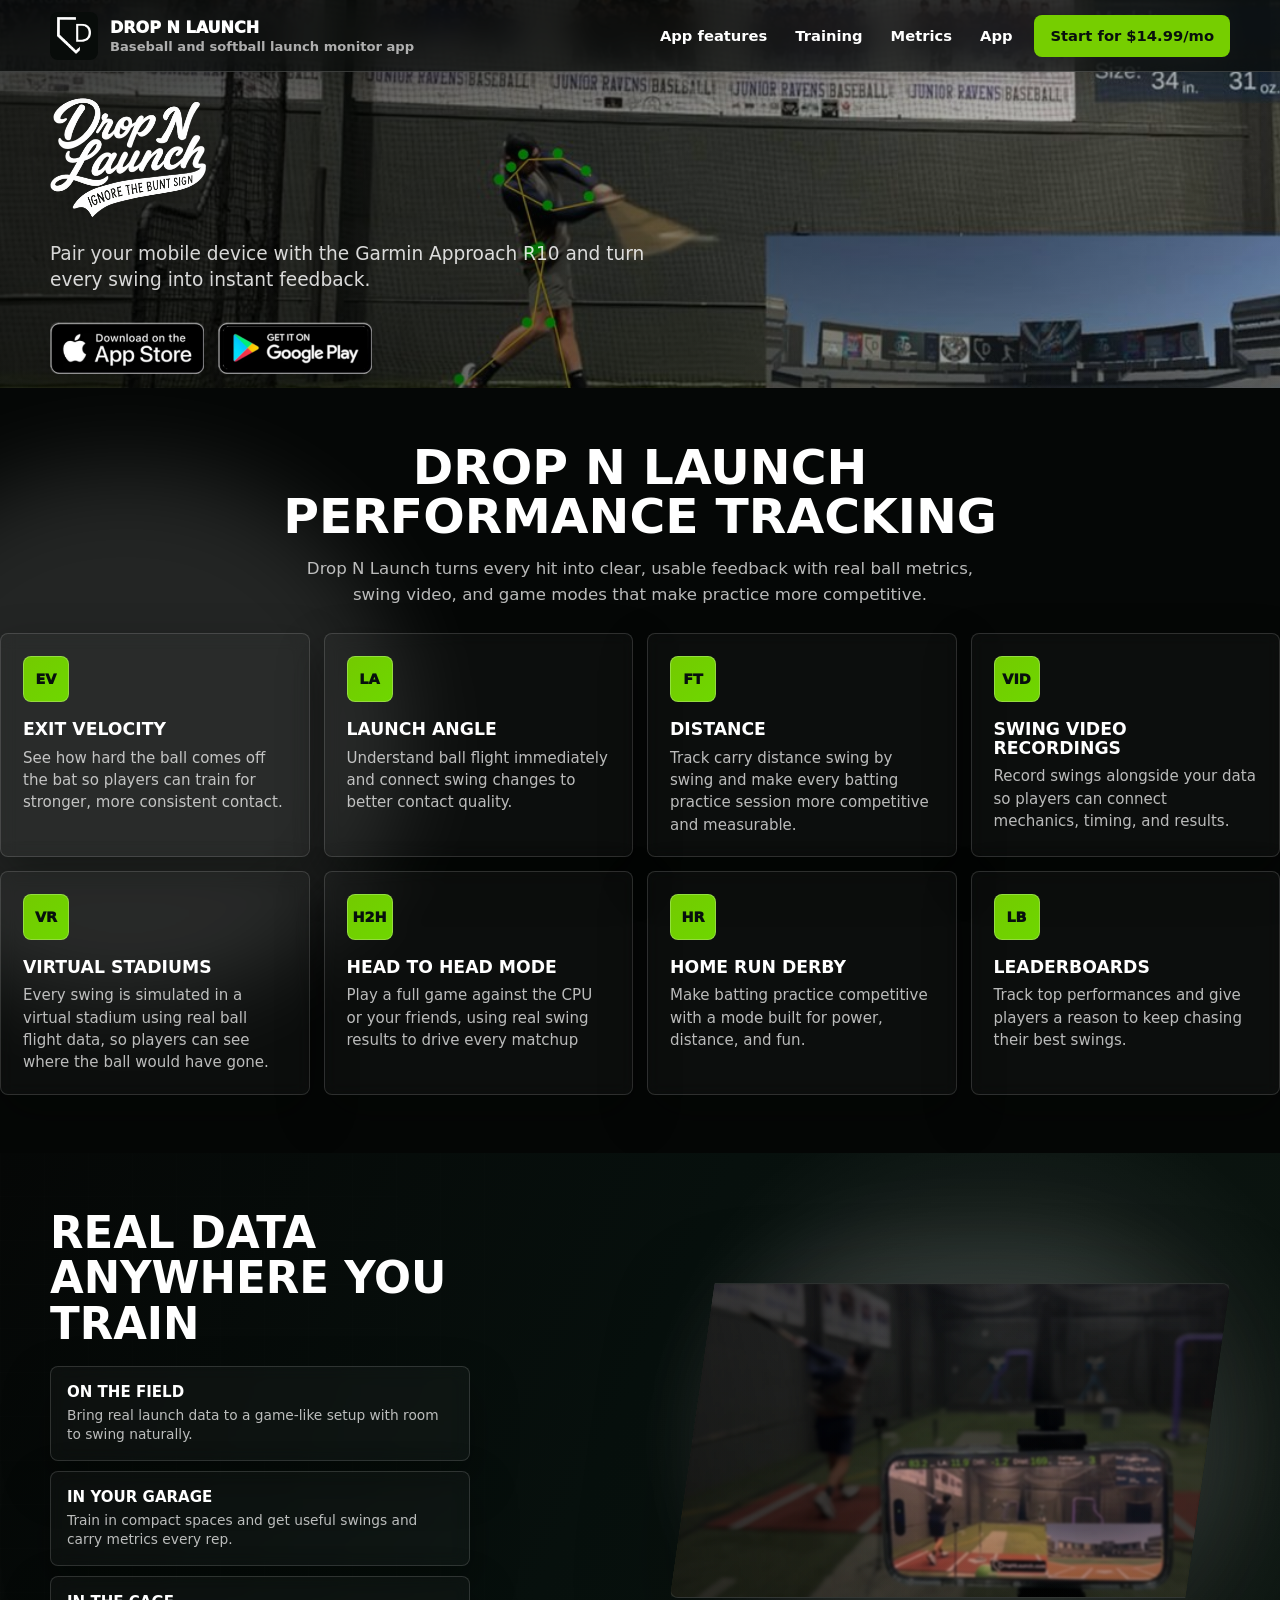
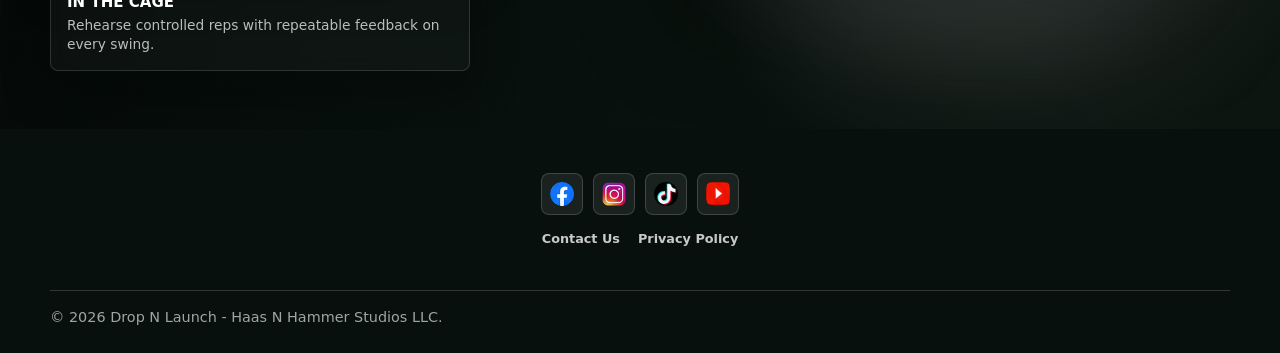
==== index.html @ 32119d55 "Update Real Data section image" ====
<!doctype html>
<html lang="en">
  <head>
    <meta charset="utf-8">
    <meta name="viewport" content="width=device-width, initial-scale=1">
    <title>Drop N Launch | Baseball and Softball Launch Monitor App</title>
    <meta
      name="description"
      content="A fresh public website concept for Drop N Launch, the affordable baseball and softball launch monitor app for players, coaches, and families."
    >
    <link rel="icon" href="assets/dnl-homeplate-mark.png">
    <link rel="stylesheet" href="styles.css">
  </head>
  <body>
    <header class="site-header" data-header>
      <a class="brand" href="#home" aria-label="Drop N Launch home">
        <span class="brand-mark">
          <img src="assets/dnl-homeplate-mark.png" alt="">
        </span>
        <span class="brand-copy">
          <span class="brand-name">Drop N Launch</span>
          <span class="brand-subtitle">Baseball and softball launch monitor app</span>
        </span>
      </a>

      <button class="nav-toggle" type="button" aria-label="Open menu" aria-expanded="false" aria-controls="site-nav">
        <span></span>
        <span></span>
        <span></span>
      </button>

      <nav class="site-nav" id="site-nav" aria-label="Primary navigation">
        <a href="#product">App features</a>
        <a href="#training">Training</a>
        <a href="#metrics">Metrics</a>
        <a href="#app">App</a>
        <a class="nav-cta" href="#download">Start for $14.99/mo</a>
      </nav>
    </header>

    <main>
      <section class="hero" id="home" aria-labelledby="hero-title">
        <div class="hero-shell">
          <div class="hero-inner">
            <h1 id="hero-title" class="hero-title-logo">
              <img src="assets/dropnlaunch-script.png" alt="Drop N Launch">
            </h1>
            <p class="hero-copy">
              Pair your mobile device with the Garmin Approach R10 and turn every swing into instant feedback.
            </p>
            <div class="hero-store-links store-links" aria-label="Download actions">
              <a href="https://apps.apple.com/us/app/drop-n-launch/id6740823976" target="_blank" rel="noreferrer">
                <img src="assets/app-store.png" alt="Download on the App Store">
              </a>
              <a href="https://play.google.com/store/apps/details?id=com.haasnhammerstudios.dropnlaunch&amp;pcampaignid=web_share" target="_blank" rel="noreferrer">
                <img src="assets/google-play.png" alt="Get it on Google Play">
              </a>
            </div>
          </div>
        </div>
      </section>

      <section class="section performance-section" aria-labelledby="performance-title">
        <div class="performance-heading">
          <h2 id="performance-title">
            <span>Drop N Launch</span>
            Performance Tracking
          </h2>
          <p>
            Drop N Launch turns every hit into clear, usable feedback with real ball metrics, swing video, and game modes that make practice more competitive.
          </p>
        </div>

        <div class="performance-grid" aria-label="Drop N Launch swing metrics">
          <article class="performance-card">
            <span class="performance-icon">EV</span>
            <h3>Exit Velocity</h3>
            <p>See how hard the ball comes off the bat so players can train for stronger, more consistent contact.</p>
          </article>
          <article class="performance-card">
            <span class="performance-icon">LA</span>
            <h3>Launch Angle</h3>
            <p>Understand ball flight immediately and connect swing changes to better contact quality.</p>
          </article>
          <article class="performance-card">
            <span class="performance-icon">FT</span>
            <h3>Distance</h3>
            <p>Track carry distance swing by swing and make every batting practice session more competitive and measurable.</p>
          </article>
          <article class="performance-card">
            <span class="performance-icon">VID</span>
            <h3>Swing Video Recordings</h3>
            <p>Record swings alongside your data so players can connect mechanics, timing, and results.</p>
          </article>
          <article class="performance-card">
            <span class="performance-icon">VR</span>
            <h3>Virtual Stadiums</h3>
            <p>Every swing is simulated in a virtual stadium using real ball flight data, so players can see where the ball would have gone.</p>
          </article>
          <article class="performance-card">
            <span class="performance-icon">H2H</span>
            <h3>Head to Head Mode</h3>
            <p>Play a full game against the CPU or your friends, using real swing results to drive every matchup</p>
          </article>
          <article class="performance-card">
            <span class="performance-icon">HR</span>
            <h3>Home Run Derby</h3>
            <p>Make batting practice competitive with a mode built for power, distance, and fun.</p>
          </article>
          <article class="performance-card">
            <span class="performance-icon">LB</span>
            <h3>Leaderboards</h3>
            <p>Track top performances and give players a reason to keep chasing their best swings.</p>
          </article>
        </div>
      </section>

      <section class="section intro-section" id="product" aria-labelledby="product-title">
        <div class="feature-lab-copy">
          <div class="feature-lab-copy-inner">
            <h2 id="product-title">Real Data Anywhere You Train</h2>
          </div>
          <div class="feature-place-badges" aria-label="Where you can train">
            <article>
              <h3>On the Field</h3>
              <p>Bring real launch data to a game-like setup with room to swing naturally.</p>
            </article>
            <article>
              <h3>In your Garage</h3>
              <p>Train in compact spaces and get useful swings and carry metrics every rep.</p>
            </article>
            <article>
              <h3>in the cage</h3>
              <p>Rehearse controlled reps with repeatable feedback on every swing.</p>
            </article>
          </div>
        </div>
        <div class="feature-lab-visual" aria-label="Drop N Launch app features">
          <article class="feature-shot">
            <img src="assets/website-iphone-inset.png" alt="Drop N Launch swing metrics displayed on an iPhone during indoor batting practice">
          </article>
        </div>
      </section>

    </main>

      <footer class="site-footer">
        <div class="footer-main">
        <div class="social-links" aria-label="Social links">
          <a href="https://www.facebook.com/profile.php?id=61566964097134" target="_blank" rel="noreferrer" aria-label="Facebook">
            <img src="assets/facebook.png" alt="">
          </a>
          <a href="https://www.instagram.com/drop_n_launch_app?igsh=djl2ZTNyOXl3eXNi" target="_blank" rel="noreferrer" aria-label="Instagram">
            <img src="assets/instagram.png" alt="">
          </a>
          <a href="https://www.tiktok.com/@drop.n.launch" target="_blank" rel="noreferrer" aria-label="TikTok">
            <img src="assets/tiktok.png" alt="">
          </a>
          <a href="https://www.youtube.com/@DropNLaunchApp" target="_blank" rel="noreferrer" aria-label="YouTube">
            <img src="assets/youtube.png" alt="">
          </a>
        </div>
        <div class="footer-links" aria-label="Footer links">
            <a href="https://dropnlaunch.com/support" target="_blank" rel="noreferrer">Contact Us</a>
            <a href="https://dropnlaunch.com/privacy-policy" target="_blank" rel="noreferrer">Privacy Policy</a>
        </div>
        </div>
        <div class="footer-bottom">
        <span>&copy; 2026 Drop N Launch - Haas N Hammer Studios LLC.</span>
      </div>
    </footer>

    <script src="script.js"></script>
  </body>
</html>
---- styles.css ----
:root {
  --black: #050706;
  --ink: #121715;
  --muted: #667064;
  --white: #ffffff;
  --paper: #f7f8f5;
  --panel: #ffffff;
  --line: #dbe4d4;
  --line-dark: rgba(255, 255, 255, 0.16);
  --green: #76ce00;
  --green-soft: #c7f36f;
  --field: #2c8a55;
  --sky: #4f8bb5;
  --shadow: 0 22px 60px rgba(7, 16, 13, 0.13);
}

* {
  box-sizing: border-box;
}

html {
  scroll-behavior: smooth;
  background: var(--black);
}

body {
  margin: 0;
  color: var(--ink);
  background: var(--paper);
  font-family: Inter, ui-sans-serif, system-ui, -apple-system, BlinkMacSystemFont, "Segoe UI", sans-serif;
  letter-spacing: 0;
  overflow-x: clip;
}

img {
  display: block;
  max-width: 100%;
}

a {
  color: inherit;
  text-decoration: none;
}

button {
  border: 0;
  font: inherit;
}

.site-header {
  position: fixed;
  z-index: 20;
  top: 0;
  left: 0;
  width: 100%;
  min-height: 72px;
  display: flex;
  align-items: center;
  justify-content: space-between;
  gap: 18px;
  padding: 10px max(16px, calc((100% - 1180px) / 2));
  border-bottom: 1px solid rgba(255, 255, 255, 0.18);
  background: rgba(5, 7, 6, 0.72);
  color: var(--white);
  box-shadow: 0 10px 32px rgba(0, 0, 0, 0.2);
  backdrop-filter: blur(16px);
}

.site-header.is-scrolled {
  border-bottom-color: rgba(18, 23, 21, 0.12);
  background: rgba(255, 255, 255, 0.9);
  color: var(--ink);
}

.brand,
.site-nav {
  display: flex;
  align-items: center;
}

.brand {
  gap: 12px;
  min-width: 0;
}

.brand-mark {
  width: 48px;
  height: 48px;
  display: grid;
  place-items: center;
  flex: 0 0 auto;
  border-radius: 8px;
  background: #080c0a;
  overflow: hidden;
}

.brand-mark img {
  width: 34px;
  height: auto;
}

.brand-copy {
  display: grid;
  min-width: 0;
}

.brand-name {
  font-weight: 950;
  text-transform: uppercase;
  letter-spacing: 0;
}

.brand-subtitle {
  margin-top: 2px;
  color: rgba(255, 255, 255, 0.66);
  font-size: 0.82rem;
  font-weight: 750;
}

.site-header.is-scrolled .brand-subtitle {
  color: var(--muted);
}

.site-nav {
  gap: 4px;
}

.site-nav a,
.nav-cta,
.button,
.text-link {
  min-height: 42px;
  display: inline-flex;
  align-items: center;
  justify-content: center;
  border-radius: 8px;
  font-weight: 900;
}

.site-nav a {
  padding: 0 12px;
  color: currentColor;
  font-size: 0.92rem;
}

.site-nav a:hover,
.site-nav a:focus-visible {
  background: rgba(118, 206, 0, 0.16);
  outline: none;
}

.site-nav .nav-cta {
  margin-left: 6px;
  padding: 0 16px;
  background: var(--green);
  color: #08100c;
}

.nav-toggle {
  width: 44px;
  height: 44px;
  display: none;
  place-items: center;
  border-radius: 8px;
  background: var(--green);
  color: var(--ink);
  cursor: pointer;
}

.nav-toggle span {
  width: 20px;
  height: 2px;
  display: block;
  grid-column: 1;
  grid-row: 1;
  background: currentColor;
  transition: transform 180ms ease, opacity 180ms ease;
}

.nav-toggle span:first-child {
  transform: translateY(-7px);
}

.nav-toggle span:last-child {
  transform: translateY(7px);
}

.nav-toggle[aria-expanded="true"] span:first-child {
  transform: rotate(45deg);
}

.nav-toggle[aria-expanded="true"] span:nth-child(2) {
  opacity: 0;
}

.nav-toggle[aria-expanded="true"] span:last-child {
  transform: rotate(-45deg);
}

.hero {
  min-height: clamp(260px, 31svh, 360px);
  display: flex;
  align-items: flex-end;
  padding: 0;
  background-image:
    linear-gradient(90deg, rgba(2, 5, 4, 0.72) 0%, rgba(2, 5, 4, 0.48) 48%, rgba(2, 5, 4, 0.14) 100%),
    linear-gradient(0deg, rgba(2, 5, 4, 0.12), rgba(2, 5, 4, 0)),
    url("assets/cage-setup.jpeg");
  background-position: center, center, center 46%;
  background-repeat: no-repeat;
  background-size: cover, cover, 112% auto;
  color: var(--white);
}

.hero-shell,
.hero-inner,
.coach-inner,
.download-inner,
.footer-main,
.footer-bottom,
.score-strip,
.setup-workbench {
  width: min(1180px, calc(100% - 32px));
  margin: 0 auto;
}

.hero-inner {
  max-width: 790px;
  margin: 0;
  padding: 60px 0 14px;
}

.hero-shell {
  display: block;
}

.eyebrow,
.section-kicker,
.panel-kicker {
  margin: 0 0 14px;
  color: var(--green);
  font-size: 0.84rem;
  font-weight: 950;
  text-transform: uppercase;
  letter-spacing: 0;
}

.section-kicker.light {
  color: var(--green-soft);
}

.hero .eyebrow {
  margin: 6px 0 0;
  color: rgba(255, 255, 255, 0.82);
}

.hero h1 {
  max-width: 760px;
  margin: 0;
  color: var(--white);
  font-size: 5.45rem;
  line-height: 0.9;
  text-transform: uppercase;
  text-shadow: 0 8px 28px rgba(0, 0, 0, 0.48);
}

.hero-title-logo {
  line-height: 1;
}

.hero-title-logo img {
  display: block;
  width: min(160px, 100%);
  height: auto;
  filter: drop-shadow(0 12px 28px rgba(0, 0, 0, 0.44));
}

.hero-copy {
  max-width: 650px;
  margin: 0;
  color: rgba(255, 255, 255, 0.84);
  font-size: 1.16rem;
  line-height: 1.36;
}

.hero-actions,
.hero-store-links {
  display: flex;
  flex-wrap: wrap;
  gap: 10px;
  margin-top: 8px;
}

.button {
  min-width: 178px;
  padding: 0 18px;
}

.primary-button {
  background: var(--green);
  color: #061009;
}

.secondary-button {
  border: 1px solid rgba(255, 255, 255, 0.28);
  background: rgba(255, 255, 255, 0.08);
  color: var(--white);
}

.button:hover,
.button:focus-visible,
.text-link:hover,
.text-link:focus-visible {
  outline: none;
  transform: translateY(-1px);
}

.hero-facts {
  display: flex;
  flex-wrap: wrap;
  gap: 8px;
  margin-top: 16px;
}

.hero-facts span,
.coach-points span {
  min-height: 34px;
  display: inline-flex;
  align-items: center;
  border: 1px solid rgba(255, 255, 255, 0.18);
  border-radius: 999px;
  padding: 0 12px;
  background: rgba(255, 255, 255, 0.08);
  color: rgba(255, 255, 255, 0.82);
  font-size: 0.88rem;
  font-weight: 850;
}

.score-strip {
  display: grid;
  grid-template-columns: repeat(4, 1fr);
  gap: 1px;
  margin-top: -24px;
  border: 1px solid var(--line);
  border-radius: 8px;
  background: var(--line);
  box-shadow: var(--shadow);
  overflow: hidden;
}

.score-item {
  min-height: 110px;
  display: grid;
  align-content: center;
  gap: 4px;
  padding: 18px;
  background: var(--white);
}

.score-item span,
.score-item small {
  color: var(--muted);
  font-size: 0.78rem;
  font-weight: 900;
  text-transform: uppercase;
}

.score-item strong {
  color: var(--ink);
  font-size: 2.2rem;
  line-height: 1;
}

.section {
  width: 100%;
  max-width: none;
  margin: 0;
  padding: 82px 0;
}

.intro-section {
  position: relative;
  background: var(--paper);
}

.section-heading {
  max-width: 760px;
  margin-bottom: 30px;
}

.centered-heading {
  margin-right: auto;
  margin-left: auto;
  text-align: center;
}

.section h2,
.coach-copy h2,
.download-inner h2 {
  margin: 0;
  color: var(--ink);
  font-size: 3.05rem;
  line-height: 1;
  text-transform: uppercase;
}

.section p,
.coach-copy p,
.download-inner p {
  color: var(--muted);
  font-size: 1.02rem;
  line-height: 1.72;
}

.metric-grid {
  display: grid;
  grid-template-columns: repeat(3, 1fr);
  gap: 14px;
}

.performance-section {
  background: #050706;
  padding-top: 56px;
  padding-bottom: 58px;
  position: relative;
  overflow: hidden;
}

.performance-section::before {
  content: "";
  position: absolute;
  top: 10%;
  left: -12%;
  width: min(560px, 46vw);
  height: 70%;
  border-radius: 999px;
  background: rgba(255, 255, 255, 0.12);
  filter: blur(46px);
  pointer-events: none;
}

.performance-heading {
  max-width: 900px;
  margin: 0 auto 24px;
  text-align: center;
}

.performance-heading h2 {
  margin: 0;
  color: var(--white);
  font-size: 3.05rem;
  line-height: 1;
  text-transform: uppercase;
}

.performance-heading h2 span {
  display: block;
}

.performance-heading p:last-child {
  max-width: 680px;
  margin: 14px auto 0;
  color: rgba(255, 255, 255, 0.72);
  font-size: 1.04rem;
  line-height: 1.6;
}

.performance-grid {
  display: grid;
  grid-template-columns: repeat(4, 1fr);
  gap: 14px;
}

.performance-card {
  min-height: 190px;
  padding: 22px 22px 20px;
  border: 1px solid rgba(255, 255, 255, 0.14);
  border-radius: 8px;
  background: rgba(255, 255, 255, 0.03);
  box-shadow: 0 20px 46px rgba(2, 5, 4, 0.36);
  backdrop-filter: blur(8px);
}

.performance-icon {
  width: 46px;
  height: 46px;
  display: grid;
  place-items: center;
  border-radius: 8px;
  background: linear-gradient(135deg, rgba(118, 206, 0, 0.98), #6ed700);
  color: #07100d;
  font-size: 0.9rem;
  font-weight: 950;
  border: 1px solid rgba(255, 255, 255, 0.25);
}

.performance-card h3 {
  margin: 18px 0 8px;
  color: var(--white);
  font-size: 1.08rem;
  line-height: 1.08;
  text-transform: uppercase;
}

.performance-card p {
  margin: 0;
  color: rgba(255, 255, 255, 0.72);
  font-size: 0.94rem;
  line-height: 1.48;
}

.intro-section {
  display: grid;
  grid-template-columns: minmax(320px, 0.95fr) minmax(320px, 1.05fr);
  align-items: center;
  gap: clamp(18px, 4vw, 56px);
  position: relative;
  width: 100%;
  max-width: none;
  padding: clamp(34px, 5vw, 58px) max(18px, calc((100vw - 1180px) / 2));
  background:
    radial-gradient(circle at 78% 50%, rgba(255, 255, 255, 0.14), transparent 34%),
    linear-gradient(115deg, #050706 0%, #07100d 48%, #0c1510 100%);
  color: var(--ink);
  overflow: hidden;
}

.intro-section::before {
  content: "";
  position: absolute;
  inset: 0;
  pointer-events: none;
  background:
    linear-gradient(90deg, rgba(255, 255, 255, 0.04) 1px, transparent 1px),
    linear-gradient(0deg, rgba(255, 255, 255, 0.03) 1px, transparent 1px);
  background-size: 44px 44px;
  mask-image: linear-gradient(90deg, rgba(0, 0, 0, 0.55), transparent 72%);
  opacity: 0.4;
}

.intro-section::after {
  content: "";
  position: absolute;
  top: 16%;
  right: max(18px, calc((100vw - 1180px) / 2));
  width: min(520px, 44vw);
  height: 68%;
  border-radius: 999px;
  background: rgba(255, 255, 255, 0.12);
  filter: blur(42px);
  pointer-events: none;
}

.feature-lab-copy {
  position: relative;
  z-index: 2;
  width: 100%;
  padding: 0;
  display: grid;
  gap: 18px;
  text-shadow: none;
  margin: 0;
}

.feature-lab-copy-inner {
  max-width: 540px;
}

.feature-lab-copy h2 {
  margin: 0;
  color: var(--white);
  font-size: 2.72rem;
  line-height: 1.05;
  text-transform: uppercase;
}

.feature-lab-copy p {
  max-width: 420px;
  margin-top: 12px;
  color: rgba(255, 255, 255, 0.72);
  font-size: 1rem;
  line-height: 1.55;
}

.feature-place-badges {
  display: grid;
  grid-template-columns: 1fr;
  gap: 10px;
  width: min(420px, 100%);
}

.feature-place-badges article {
  position: relative;
  border-radius: 8px;
  padding: 16px 16px 15px;
  border: 1px solid rgba(255, 255, 255, 0.14);
  background: rgba(255, 255, 255, 0.03);
  color: var(--white);
  box-shadow: 0 20px 46px rgba(2, 5, 4, 0.36);
  backdrop-filter: blur(8px);
}

.feature-place-badges h3 {
  margin: 0 0 5px;
  font-size: 0.94rem;
  letter-spacing: 0;
  text-transform: uppercase;
  color: #ffffff;
}

.feature-place-badges p {
  margin: 0;
  color: rgba(255, 255, 255, 0.72);
  font-size: 0.86rem;
  line-height: 1.42;
}

.feature-place-badges span {
  display: inline-grid;
  align-items: center;
  padding: 8px 14px;
  border-radius: 999px;
  font-size: 0.82rem;
  font-weight: 900;
  letter-spacing: 0.02em;
}

.feature-lab-visual {
  position: relative;
  display: grid;
  grid-template-columns: minmax(0, 1fr);
  grid-template-rows: minmax(0, 1fr);
  gap: 0;
  min-height: clamp(230px, 30svh, 330px);
  max-width: min(560px, 100%);
  justify-self: end;
  isolation: isolate;
  z-index: 2;
  filter: drop-shadow(0 26px 48px rgba(0, 0, 0, 0.34));
}

.feature-lab-visual::before {
  content: none;
}

.feature-lab-visual::after {
  content: none;
}

.feature-shot {
  position: relative;
  z-index: 1;
  min-height: 0;
  border: 1px solid rgba(255, 255, 255, 0.16);
  border-radius: 8px;
  background: #0b100d;
  box-shadow: none;
  overflow: hidden;
  clip-path: polygon(8% 0, 100% 0, 92% 100%, 0 100%);
}

.feature-shot::after {
  content: "";
  position: absolute;
  inset: 0;
  z-index: 2;
  pointer-events: none;
  background:
    linear-gradient(90deg, rgba(5, 7, 6, 0.42), rgba(5, 7, 6, 0.08) 42%, rgba(5, 7, 6, 0.18)),
    linear-gradient(180deg, rgba(5, 7, 6, 0.1), rgba(5, 7, 6, 0.24));
  backdrop-filter: blur(0.8px);
}

.feature-shot:nth-child(2)::after {
  content: none;
}

.feature-lab-visual > .feature-shot:not(.feature-shot-large) {
  aspect-ratio: 16 / 9;
}

.feature-shot img {
  width: 100%;
  height: 100%;
  object-fit: cover;
  object-position: center;
  filter: saturate(1.06) contrast(1.04);
  background: #050706;
  transform: scale(1.06);
  transform-origin: center center;
}


.training-section {
  padding: 86px 0;
  background: #07100d;
  color: var(--white);
}

.training-inner {
  width: min(1180px, calc(100% - 32px));
  display: grid;
  grid-template-columns: minmax(0, 0.82fr) minmax(420px, 1fr);
  gap: 42px;
  align-items: center;
  margin: 0 auto;
}

.training-inner h2 {
  margin: 0;
  color: var(--white);
  font-size: 3.05rem;
  line-height: 1;
  text-transform: uppercase;
}

.training-inner p {
  color: rgba(255, 255, 255, 0.72);
  font-size: 1.02rem;
  line-height: 1.72;
}

.training-points {
  display: grid;
  grid-template-columns: repeat(3, 1fr);
  gap: 1px;
  border: 1px solid var(--line-dark);
  border-radius: 8px;
  background: var(--line-dark);
  overflow: hidden;
}

.training-points article {
  min-height: 230px;
  padding: 22px;
  background: rgba(255, 255, 255, 0.07);
}

.training-points span {
  color: var(--green);
  font-weight: 950;
}

.training-points h3 {
  margin: 56px 0 10px;
  color: var(--white);
  font-size: 1.16rem;
  text-transform: uppercase;
}

.training-points p {
  margin: 0;
  font-size: 0.94rem;
}

.clean-metric-grid {
  grid-template-columns: repeat(4, 1fr);
}

.metrics-section .section-heading {
  margin-bottom: 36px;
}

.metric-card {
  min-height: 196px;
  display: grid;
  align-content: start;
  gap: 14px;
  padding: 22px;
  border: 1px solid var(--line);
  border-radius: 8px;
  background: var(--white);
  box-shadow: 0 18px 36px rgba(17, 23, 21, 0.06);
}

.metric-code {
  width: 54px;
  height: 44px;
  display: grid;
  place-items: center;
  border-radius: 8px;
  background: #07100d;
  color: var(--green);
  font-weight: 950;
}

.metric-card h3 {
  margin: 0;
  font-size: 1.24rem;
}

.metric-card p {
  margin: 0;
  font-size: 0.96rem;
}

.app-section {
  display: grid;
  grid-template-columns: minmax(0, 0.72fr) minmax(420px, 1fr);
  gap: 42px;
  align-items: center;
  padding-top: 0;
  background: var(--paper);
}

.app-copy p {
  max-width: 640px;
}

.app-visual {
  border: 1px solid var(--line);
  border-radius: 8px;
  background: var(--white);
  box-shadow: var(--shadow);
  overflow: hidden;
}

.app-visual img {
  width: 100%;
}

.pairing-section {
  display: grid;
  grid-template-columns: minmax(0, 0.95fr) minmax(360px, 1fr);
  gap: 46px;
  align-items: center;
}

.pairing-copy p {
  max-width: 620px;
}

.step-list {
  display: grid;
  gap: 12px;
  margin: 28px 0 0;
  padding: 0;
  list-style: none;
}

.step-list li {
  display: grid;
  grid-template-columns: 52px 1fr;
  gap: 4px 14px;
  padding: 18px;
  border: 1px solid var(--line);
  border-radius: 8px;
  background: var(--white);
}

.step-list span {
  grid-row: span 2;
  width: 44px;
  height: 44px;
  display: grid;
  place-items: center;
  border-radius: 8px;
  background: #e8f3df;
  color: #315924;
  font-weight: 950;
}

.step-list strong {
  font-size: 1rem;
}

.step-list p {
  margin: 0;
  font-size: 0.94rem;
}

.pairing-visual {
  border-radius: 8px;
  background: var(--white);
  box-shadow: var(--shadow);
  overflow: hidden;
}

.pairing-visual img {
  width: 100%;
  height: auto;
}

.setup-section {
  padding: 88px 0;
  background:
    linear-gradient(90deg, rgba(5, 7, 6, 0.045) 1px, transparent 1px),
    linear-gradient(0deg, rgba(5, 7, 6, 0.035) 1px, transparent 1px),
    #edf2e9;
  background-size: 36px 36px;
}

.setup-heading {
  padding: 0;
}

.setup-heading p {
  max-width: 680px;
}

.setup-workbench {
  margin-top: 30px;
}

.setup-tabs {
  display: flex;
  flex-wrap: wrap;
  gap: 8px;
  margin-bottom: 14px;
}

.setup-tab {
  min-height: 44px;
  padding: 0 16px;
  border: 1px solid #c7d8bd;
  border-radius: 999px;
  background: var(--white);
  color: var(--ink);
  cursor: pointer;
  font-weight: 950;
}

.setup-tab.is-active {
  border-color: #07100d;
  background: #07100d;
  color: var(--green);
}

.setup-panel {
  display: grid;
  grid-template-columns: minmax(0, 1fr) minmax(360px, 0.86fr);
  gap: 0;
  border: 1px solid #cad8c4;
  border-radius: 8px;
  background: var(--white);
  box-shadow: var(--shadow);
  overflow: hidden;
}

.setup-image {
  min-height: 530px;
  background: #111715;
}

.setup-image img {
  width: 100%;
  height: 100%;
  object-fit: cover;
}

.setup-content {
  padding: 34px;
}

.setup-content h3 {
  margin: 0;
  font-size: 2.1rem;
  line-height: 1;
  text-transform: uppercase;
}

.setup-content p {
  color: var(--muted);
  line-height: 1.68;
}

.setup-details {
  display: grid;
  grid-template-columns: repeat(3, 1fr);
  gap: 1px;
  margin: 26px 0;
  border: 1px solid var(--line);
  border-radius: 8px;
  background: var(--line);
  overflow: hidden;
}

.setup-details div {
  min-height: 104px;
  display: grid;
  align-content: center;
  gap: 4px;
  padding: 14px;
  background: #f9fbf7;
}

.setup-details dt {
  color: var(--muted);
  font-size: 0.72rem;
  font-weight: 950;
  text-transform: uppercase;
}

.setup-details dd {
  margin: 0;
  color: var(--ink);
  font-weight: 900;
}

.equipment-list {
  display: grid;
  grid-template-columns: 1fr 1fr;
  gap: 14px;
}

.equipment-list h4 {
  margin: 0 0 8px;
  font-size: 0.78rem;
  text-transform: uppercase;
}

.equipment-list ul {
  display: grid;
  gap: 8px;
  margin: 0;
  padding-left: 18px;
  color: var(--muted);
}

.text-link {
  width: fit-content;
  margin-top: 26px;
  padding: 0 14px;
  background: #07100d;
  color: var(--white);
}

.coach-section {
  padding: 96px 0;
  background: #050706;
  color: var(--white);
}

.coach-inner {
  display: grid;
  grid-template-columns: minmax(0, 1fr) 430px;
  gap: 48px;
  align-items: center;
}

.coach-copy h2,
.download-inner h2 {
  color: var(--white);
}

.coach-copy p,
.download-inner p {
  color: rgba(255, 255, 255, 0.72);
}

.coach-points {
  display: flex;
  flex-wrap: wrap;
  gap: 8px;
  margin-top: 26px;
}

.portal-mock {
  display: grid;
  gap: 10px;
  padding: 18px;
  border: 1px solid var(--line-dark);
  border-radius: 8px;
  background: rgba(255, 255, 255, 0.08);
  box-shadow: 0 24px 60px rgba(0, 0, 0, 0.38);
}

.portal-top,
.portal-row {
  display: flex;
  align-items: center;
  justify-content: space-between;
  gap: 14px;
  padding: 14px;
  border-radius: 8px;
  background: rgba(0, 0, 0, 0.28);
}

.portal-top span,
.portal-row span,
.portal-row small {
  color: rgba(255, 255, 255, 0.66);
  font-size: 0.82rem;
  font-weight: 850;
  text-transform: uppercase;
}

.portal-top strong,
.portal-row strong {
  color: var(--green);
}

.portal-bars {
  height: 170px;
  display: grid;
  grid-template-columns: repeat(6, 1fr);
  align-items: end;
  gap: 8px;
  padding: 18px;
  border: 1px solid var(--line-dark);
  border-radius: 8px;
  background: rgba(255, 255, 255, 0.06);
}

.portal-bars span {
  min-height: 24px;
  border-radius: 8px 8px 0 0;
  background: linear-gradient(180deg, var(--green), var(--field));
}

.proof-section {
  display: grid;
  grid-template-columns: minmax(0, 1.05fr) minmax(360px, 0.85fr);
  gap: 40px;
  align-items: center;
}

.proof-media,
.story-media {
  border-radius: 8px;
  overflow: hidden;
  box-shadow: var(--shadow);
}

.proof-media img,
.story-media img {
  width: 100%;
  height: 100%;
  object-fit: cover;
}

.proof-copy p,
.story-copy p {
  max-width: 650px;
}

.proof-callout {
  margin-top: 22px;
  padding: 18px 20px;
  border-left: 6px solid var(--green);
  border-radius: 8px;
  background: var(--white);
  font-size: 1.08rem;
  box-shadow: 0 16px 34px rgba(17, 23, 21, 0.08);
}

.story-section {
  display: grid;
  grid-template-columns: minmax(0, 0.95fr) minmax(360px, 1fr);
  gap: 44px;
  align-items: center;
}

.story-media {
  min-height: 390px;
}

.download-section {
  padding: 92px 0;
  background:
    linear-gradient(90deg, rgba(5, 7, 6, 0.9), rgba(5, 7, 6, 0.54)),
    url("assets/garage-swing.jpeg");
  background-position: center;
  background-size: cover;
  color: var(--white);
}

.download-inner {
  max-width: 780px;
  margin-left: max(16px, calc((100vw - 1180px) / 2));
}

.store-links {
  display: flex;
  flex-wrap: wrap;
  gap: 14px;
  margin-top: 24px;
}

.store-links a {
  display: block;
  border-radius: 8px;
  background: rgba(255, 255, 255, 0.08);
}

.store-links img {
  width: 168px;
  height: auto;
}

.hero-store-links {
  margin-top: 30px;
}

.hero-store-links a {
  background: rgba(255, 255, 255, 0.1);
  box-shadow: 0 14px 30px rgba(0, 0, 0, 0.24);
}

.hero-store-links img {
  width: 154px;
}

.site-footer {
  background: #07100d;
  color: var(--white);
}

.footer-main {
  display: flex;
  flex-direction: column;
  align-items: center;
  gap: 16px;
  padding: 44px 0;
}

.footer-brand img {
  width: 200px;
  height: auto;
  filter: brightness(0) invert(1);
}

.footer-main p {
  max-width: 340px;
  color: rgba(255, 255, 255, 0.66);
}

.footer-links {
  display: flex;
  gap: 18px;
  font-size: 0.8rem;
  color: rgba(255, 255, 255, 0.78);
  font-weight: 800;
}

.footer-links a:hover,
.footer-links a:focus-visible,
.footer-bottom a:hover,
.footer-bottom a:focus-visible {
  color: var(--green);
  outline: none;
}

.social-links {
  display: flex;
  gap: 10px;
  justify-content: center;
}

.social-links a {
  width: 42px;
  height: 42px;
  display: grid;
  place-items: center;
  border: 1px solid var(--line-dark);
  border-radius: 8px;
  background: rgba(255, 255, 255, 0.08);
}

.social-links img {
  width: 24px;
  height: 24px;
}

.footer-bottom {
  display: flex;
  justify-content: space-between;
  gap: 16px;
  padding: 18px 0 28px;
  border-top: 1px solid var(--line-dark);
  color: rgba(255, 255, 255, 0.62);
  font-size: 0.9rem;
}

@media (max-width: 980px) {
  .site-header {
    align-items: flex-start;
    flex-wrap: wrap;
  }

  .nav-toggle {
    display: grid;
  }

  .site-nav {
    width: 100%;
    display: none;
    flex-direction: column;
    align-items: stretch;
    padding-top: 8px;
  }

  .site-nav.is-open {
    display: flex;
  }

  .site-nav a,
  .site-nav .nav-cta {
    margin: 0;
    justify-content: flex-start;
  }

  .hero h1 {
    font-size: 4.3rem;
  }

  .score-strip,
  .metric-grid,
  .performance-grid {
    grid-template-columns: repeat(2, 1fr);
  }

  .intro-section,
  .training-inner,
  .app-section {
    grid-template-columns: 1fr;
  }

  .feature-lab-copy {
    max-width: none;
  }

  .hero-title-logo img {
    width: min(165px, 100%);
  }

  .training-points,
  .clean-metric-grid {
    grid-template-columns: repeat(2, 1fr);
  }

  .pairing-section,
  .setup-panel,
  .coach-inner,
  .proof-section,
  .story-section,
  .footer-main {
    grid-template-columns: 1fr;
  }

  .setup-image {
    min-height: 360px;
  }

  .coach-inner {
    gap: 28px;
  }

  .portal-mock {
    max-width: 520px;
  }
}

@media (max-width: 680px) {
  .site-header {
    top: 10px;
    width: calc(100% - 20px);
  }

  .brand-subtitle {
    display: none;
  }

  .brand-mark {
    width: 42px;
    height: 42px;
  }

  .hero {
    min-height: clamp(310px, 42svh, 400px);
    padding: 0;
    background-color: #050706;
    background-position: center, center, center 72px;
    background-size: cover, cover, 100% auto;
  }

  .hero-inner {
    padding: 68px 0 14px;
  }

  .hero-inner,
  .hero-shell,
  .download-inner {
    width: calc(100vw - 28px);
    max-width: 620px;
    margin: 0 auto;
  }

  .hero h1 {
    font-size: 2.62rem;
  }

  .hero-copy {
    font-size: 1.02rem;
    max-width: 360px;
  }

  .hero-actions,
  .hero-store-links,
  .hero-facts {
    max-width: 360px;
  }

  .hero-actions .button {
    width: 100%;
    max-width: 100%;
  }

  .hero-store-links {
    display: grid;
    grid-template-columns: repeat(2, minmax(0, 1fr));
  }

  .hero-store-links img {
    width: 100%;
  }

  .hero-title-logo img {
    width: min(132px, 100%);
  }

  .hero-facts {
    display: grid;
    grid-template-columns: repeat(2, minmax(0, 1fr));
  }

  .hero-facts span {
    justify-content: center;
    min-width: 0;
    padding: 0 8px;
    font-size: 0.82rem;
  }

  .section,
  .setup-section,
  .coach-section,
  .training-section,
  .download-section {
    padding: 64px 0;
  }

  .intro-section {
    padding: 64px 0;
  }

  .score-strip,
  .metric-grid,
  .performance-grid,
  .training-points,
  .equipment-list,
  .setup-details {
    grid-template-columns: 1fr;
  }

  .score-strip {
    margin-top: -12px;
  }

  .score-item {
    min-height: 94px;
  }

  .section h2,
  .coach-copy h2,
  .download-inner h2,
  .training-inner h2,
  .performance-heading h2 {
    font-size: 1.72rem;
    line-height: 1.06;
  }

  .performance-heading {
    margin-bottom: 22px;
    text-align: left;
  }

  .performance-card {
    min-height: 210px;
    padding: 24px;
  }

  .performance-section {
    padding-top: 44px;
    padding-bottom: 44px;
  }

  .performance-grid {
    display: grid;
    grid-template-columns: 1fr;
    gap: 12px;
  }

  .performance-card {
    min-height: 0;
    display: grid;
    grid-template-columns: 42px 1fr;
    gap: 4px 14px;
    align-items: start;
    padding: 16px;
  }

  .performance-icon {
    width: 42px;
    height: 42px;
    grid-row: span 2;
  }

  .performance-card h3 {
    margin: 0 0 4px;
    font-size: 1rem;
  }

  .performance-card p {
    font-size: 0.9rem;
    line-height: 1.42;
  }

  .intro-section,
  .app-section {
    gap: 26px;
  }

  .intro-section {
    grid-template-columns: 1fr;
  }

  .feature-lab-copy h2 {
    font-size: 1.46rem;
    line-height: 1.06;
  }

  .intro-section {
    grid-template-columns: 1fr;
    padding: 28px 14px;
  }

  .feature-lab-visual {
    grid-template-columns: 1fr;
    grid-template-rows: none;
    gap: 12px;
    min-height: clamp(210px, 30svh, 280px);
    max-width: 100%;
    justify-self: stretch;
  }

  .feature-lab-copy {
    width: 100%;
    max-width: none;
    padding: 0;
    box-sizing: border-box;
  }

  .feature-lab-copy h2 {
    font-size: 1.44rem;
    line-height: 1.1;
  }

  .feature-lab-copy p {
    max-width: min(560px, 100%);
  }

  .feature-place-badges {
    width: 100%;
    grid-template-columns: 1fr;
    gap: 8px;
  }

  .feature-place-badges article {
    padding: 10px 12px;
  }

  .feature-place-badges h3 {
    margin-bottom: 4px;
    font-size: 0.82rem;
  }

  .feature-place-badges p {
    font-size: 0.74rem;
    line-height: 1.34;
  }

  .feature-lab-visual::before {
    content: none;
  }

  .feature-lab-visual::after {
    content: none;
  }

  .feature-shot,
  .feature-shot-large {
    min-height: clamp(210px, 30svh, 280px);
    height: clamp(210px, 30svh, 280px);
    aspect-ratio: auto;
    grid-row: auto;
    display: grid;
    place-items: center;
    clip-path: none;
  }

  .feature-shot img {
    max-width: 100%;
    max-height: 100%;
    width: 100%;
    height: 100%;
    object-fit: contain !important;
    object-position: center center;
    transform: none !important;
    transform-origin: center center;
    background: #050706;
  }

  .feature-lab-visual {
    min-height: 0;
  }

  .training-points article {
    min-height: 180px;
  }

  .training-points h3 {
    margin-top: 36px;
  }

  .setup-content {
    padding: 24px;
  }

  .setup-content h3 {
    font-size: 1.78rem;
  }

  .setup-image {
    min-height: 270px;
  }

  .portal-top,
  .portal-row,
  .footer-bottom {
    align-items: flex-start;
    flex-direction: column;
  }

  .store-links img {
    width: 152px;
  }
}

@media (max-width: 420px) {
  .hero h1 {
    font-size: 2.38rem;
  }

  .hero-title-logo img {
    width: min(124px, 100%);
  }

  .hero-copy,
  .hero-actions,
  .hero-store-links,
  .hero-facts {
    max-width: calc(100vw - 28px);
  }
}
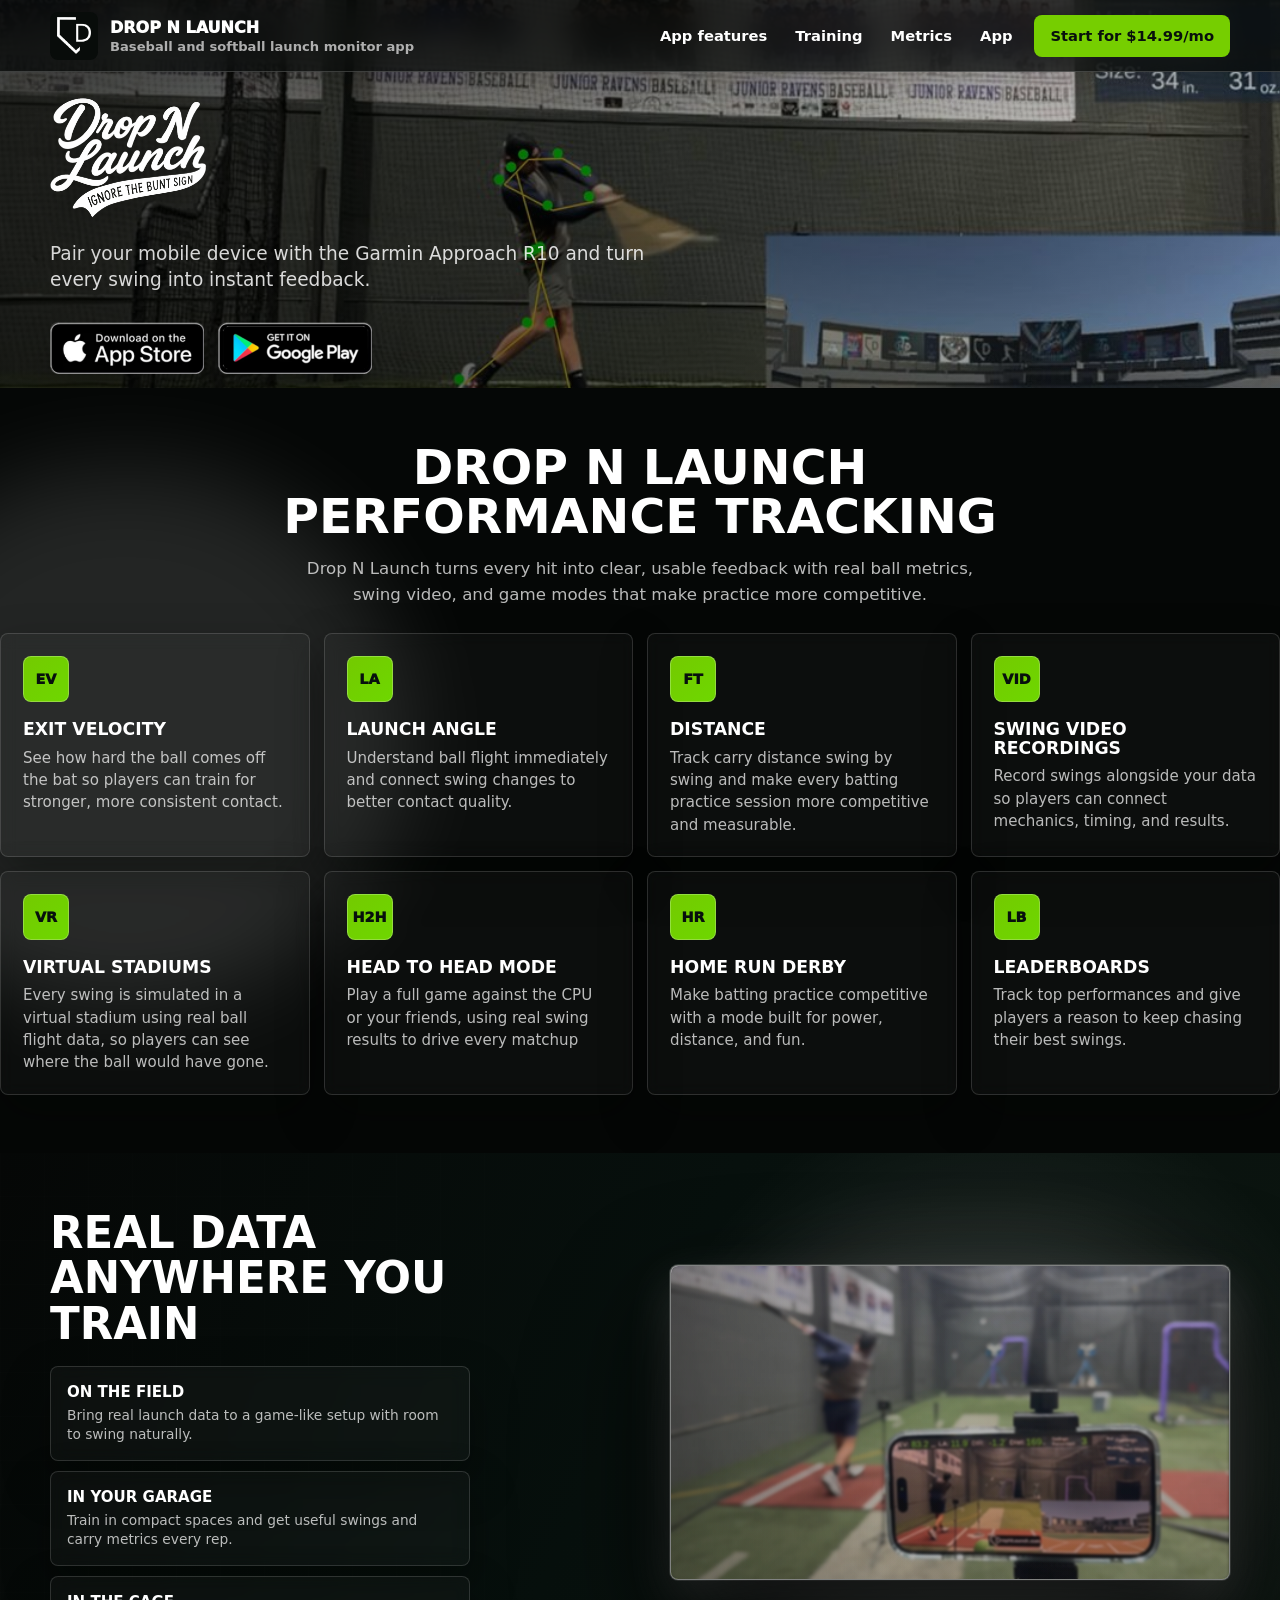
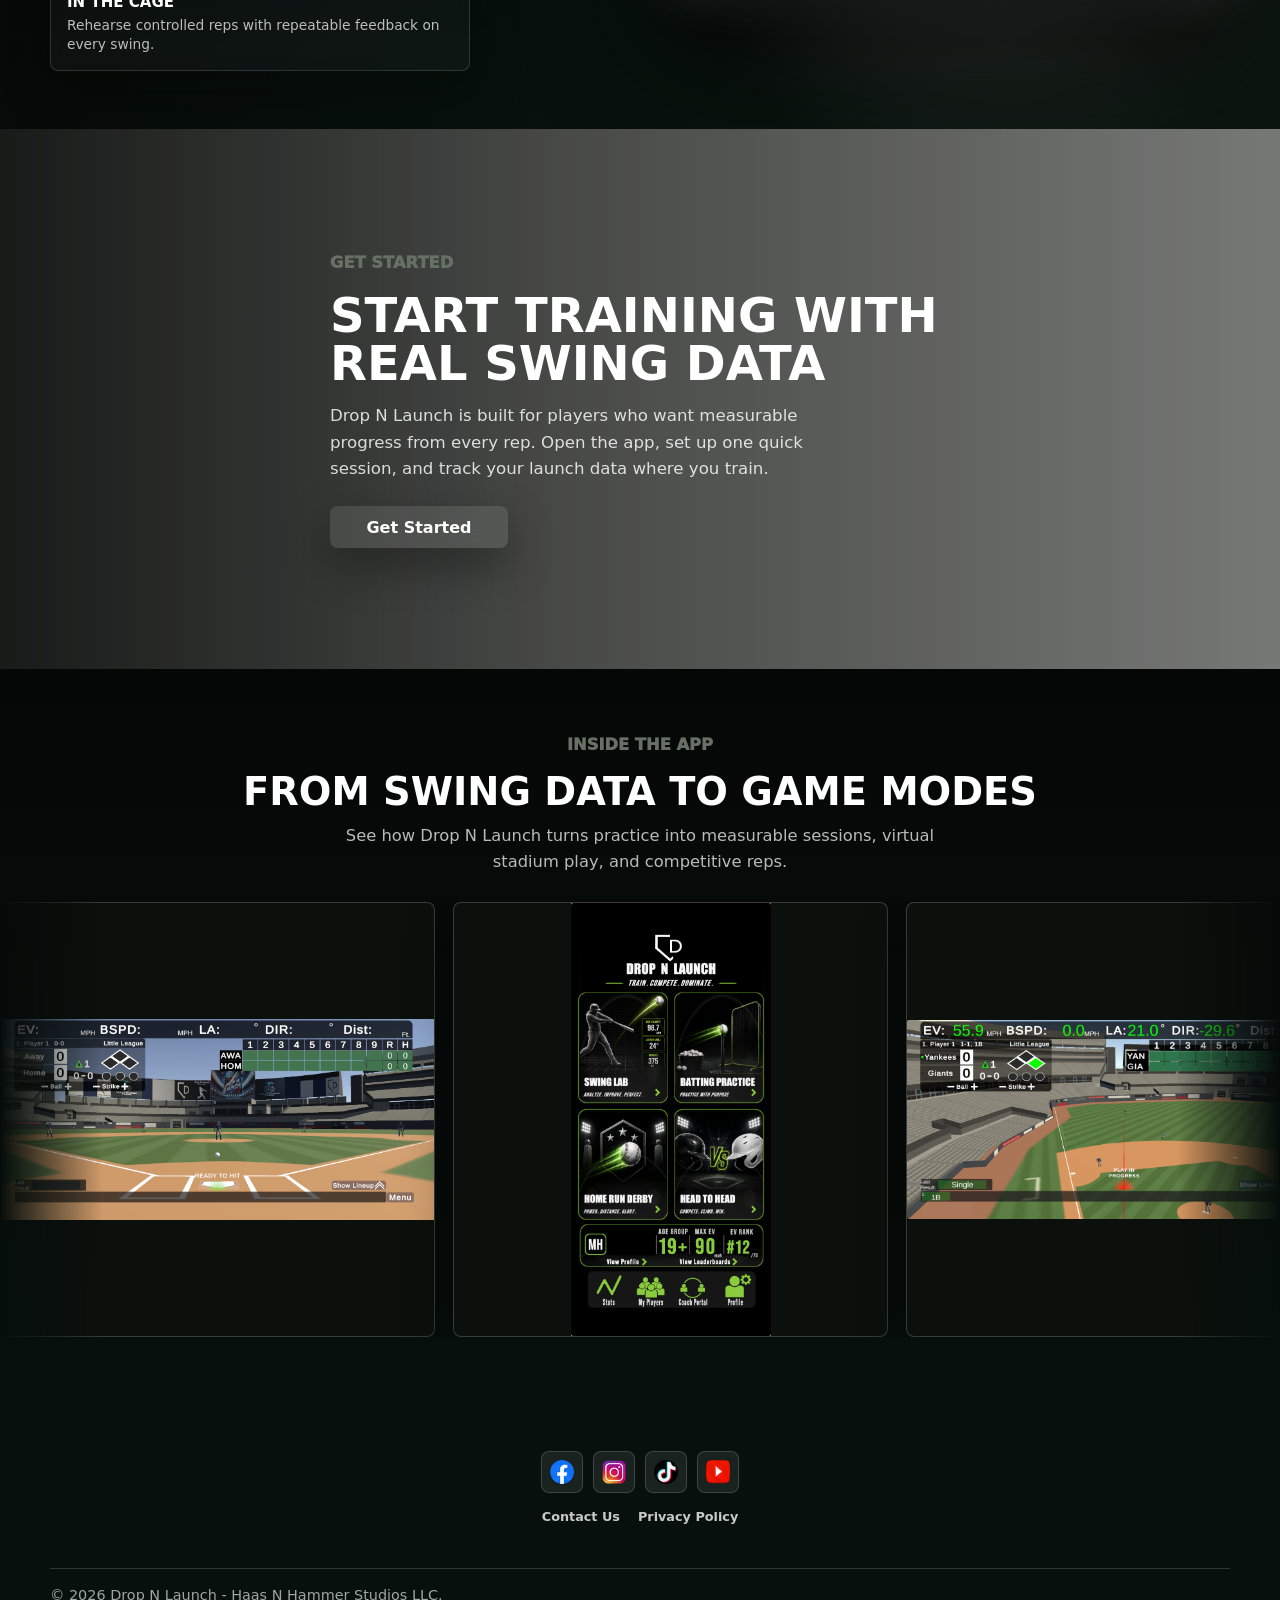
==== commit fa8828c2: "Add auto-scrolling app gallery section" ====
--- a/index.html
+++ b/index.html
@@ -142,6 +142,41 @@
         </div>
       </section>
 
+      <section class="section get-started-section" aria-labelledby="get-started-title">
+        <div class="get-started-glass" aria-hidden="true"></div>
+        <div class="get-started-inner">
+          <p class="section-kicker">Get started</p>
+          <h2 id="get-started-title">Start training with real swing data</h2>
+          <p>
+            Drop N Launch is built for players who want measurable progress from every rep. Open the app, set up one quick
+            session, and track your launch data where you train.
+          </p>
+          <a href="#" class="button button-ghost" aria-label="Get started with Drop N Launch">Get Started</a>
+        </div>
+      </section>
+
+      <section class="section app-gallery-section" aria-labelledby="app-gallery-title">
+        <div class="app-gallery-heading">
+          <p class="section-kicker">Inside the app</p>
+          <h2 id="app-gallery-title">From swing data to game modes</h2>
+          <p>See how Drop N Launch turns practice into measurable sessions, virtual stadium play, and competitive reps.</p>
+        </div>
+        <div class="app-gallery-rail" aria-label="Drop N Launch app screenshots">
+          <div class="app-gallery-track">
+            <img src="assets/app-scroll-1.png" alt="Drop N Launch virtual stadium ready to hit screen">
+            <img src="assets/app-scroll-2.png" alt="Drop N Launch app dashboard with training modes">
+            <img src="assets/app-scroll-3.png" alt="Drop N Launch virtual stadium play in progress screen">
+            <img src="https://img1.wsimg.com/isteam/ip/8b687f9f-a3d1-4805-a3a6-2bf298a00fe0/IMG_84E4DB8DD3DB-1.jpeg/:/cr=t:0%25,l:0%25,w:100%25,h:100%25/rs=w:1280,h:590" alt="Drop N Launch training setup screenshot">
+            <img src="https://img1.wsimg.com/isteam/ip/8b687f9f-a3d1-4805-a3a6-2bf298a00fe0/blob-1c0027f.png/:/cr=t:0%25,l:0%25,w:100%25,h:100%25/rs=w:1280,h:573" alt="Drop N Launch feature screen">
+            <img src="assets/app-scroll-1.png" alt="" aria-hidden="true">
+            <img src="assets/app-scroll-2.png" alt="" aria-hidden="true">
+            <img src="assets/app-scroll-3.png" alt="" aria-hidden="true">
+            <img src="https://img1.wsimg.com/isteam/ip/8b687f9f-a3d1-4805-a3a6-2bf298a00fe0/IMG_84E4DB8DD3DB-1.jpeg/:/cr=t:0%25,l:0%25,w:100%25,h:100%25/rs=w:1280,h:590" alt="" aria-hidden="true">
+            <img src="https://img1.wsimg.com/isteam/ip/8b687f9f-a3d1-4805-a3a6-2bf298a00fe0/blob-1c0027f.png/:/cr=t:0%25,l:0%25,w:100%25,h:100%25/rs=w:1280,h:573" alt="" aria-hidden="true">
+          </div>
+        </div>
+      </section>
+
     </main>
 
       <footer class="site-footer">
--- a/styles.css
+++ b/styles.css
@@ -562,6 +562,146 @@
   margin: 0;
 }
 
+.get-started-section {
+  position: relative;
+  min-height: clamp(360px, 46vw, 540px);
+  display: grid;
+  align-items: center;
+  padding: 76px 0;
+  overflow: hidden;
+  background:
+    linear-gradient(90deg, rgba(5, 7, 6, 0.88) 0%, rgba(5, 7, 6, 0.6) 44%, rgba(5, 7, 6, 0.32) 100%),
+    url("assets/get-started-garage.png") center / cover no-repeat;
+  color: var(--white);
+}
+
+.get-started-glass {
+  position: absolute;
+  inset: 0;
+  background: rgba(5, 7, 6, 0.3);
+  backdrop-filter: blur(1.2px);
+  pointer-events: none;
+}
+
+.get-started-inner {
+  position: relative;
+  z-index: 1;
+  width: min(1180px, calc(100% - 32px));
+  margin: 0 auto;
+  max-width: 620px;
+}
+
+.get-started-section h2 {
+  margin: 0;
+  color: var(--white);
+  font-size: 3rem;
+  line-height: 1;
+  text-transform: uppercase;
+}
+
+.get-started-section p:not(.section-kicker) {
+  max-width: 540px;
+  margin: 16px 0 24px;
+  color: rgba(255, 255, 255, 0.82);
+  font-size: 1.04rem;
+  line-height: 1.58;
+}
+
+.get-started-section .button {
+  border-color: rgba(255, 255, 255, 0.34);
+  color: var(--white);
+  background: rgba(255, 255, 255, 0.1);
+  box-shadow: 0 18px 44px rgba(0, 0, 0, 0.36);
+  backdrop-filter: blur(10px);
+}
+
+.app-gallery-section {
+  padding: 62px 0 70px;
+  background:
+    linear-gradient(180deg, #050706 0%, #07100d 100%);
+  color: var(--white);
+  overflow: hidden;
+}
+
+.app-gallery-heading {
+  width: min(1180px, calc(100% - 32px));
+  margin: 0 auto 28px;
+  text-align: center;
+}
+
+.app-gallery-heading h2 {
+  margin: 0;
+  color: var(--white);
+  font-size: 2.4rem;
+  line-height: 1;
+  text-transform: uppercase;
+}
+
+.app-gallery-heading p:last-child {
+  max-width: 650px;
+  margin: 12px auto 0;
+  color: rgba(255, 255, 255, 0.72);
+  line-height: 1.55;
+}
+
+.app-gallery-rail {
+  position: relative;
+  width: 100%;
+  overflow-x: auto;
+  overflow-y: hidden;
+  scroll-snap-type: x proximity;
+  -webkit-overflow-scrolling: touch;
+  mask-image: linear-gradient(90deg, transparent, #000 8%, #000 92%, transparent);
+  scrollbar-width: thin;
+  scrollbar-color: rgba(255, 255, 255, 0.32) transparent;
+}
+
+.app-gallery-rail::-webkit-scrollbar {
+  height: 8px;
+}
+
+.app-gallery-rail::-webkit-scrollbar-track {
+  background: transparent;
+}
+
+.app-gallery-rail::-webkit-scrollbar-thumb {
+  border-radius: 999px;
+  background: rgba(255, 255, 255, 0.28);
+}
+
+.app-gallery-track {
+  display: flex;
+  width: max-content;
+  gap: 18px;
+  animation: appGalleryScroll 38s linear infinite;
+}
+
+.app-gallery-rail:hover .app-gallery-track {
+  animation-play-state: paused;
+}
+
+.app-gallery-track img {
+  width: clamp(270px, 34vw, 520px);
+  height: clamp(260px, 34vw, 520px);
+  flex: 0 0 auto;
+  object-fit: contain;
+  scroll-snap-align: center;
+  border-radius: 8px;
+  border: 1px solid rgba(255, 255, 255, 0.18);
+  background: #0b100d;
+  box-shadow: 0 22px 48px rgba(0, 0, 0, 0.42);
+}
+
+@keyframes appGalleryScroll {
+  from {
+    transform: translateX(0);
+  }
+
+  to {
+    transform: translateX(calc(-50% - 9px));
+  }
+}
+
 .feature-lab-copy-inner {
   max-width: 540px;
 }
@@ -651,12 +791,17 @@
   position: relative;
   z-index: 1;
   min-height: 0;
-  border: 1px solid rgba(255, 255, 255, 0.16);
+  border: 1px solid rgba(255, 255, 255, 0.48);
   border-radius: 8px;
   background: #0b100d;
-  box-shadow: none;
+  box-shadow:
+    0 48px 110px rgba(0, 0, 0, 0.82),
+    0 18px 46px rgba(255, 255, 255, 0.18),
+    0 0 0 1px rgba(255, 255, 255, 0.18),
+    0 1px 0 rgba(255, 255, 255, 0.48) inset;
   overflow: hidden;
-  clip-path: polygon(8% 0, 100% 0, 92% 100%, 0 100%);
+  clip-path: none;
+  transform: translateY(-18px);
 }
 
 .feature-shot::after {
@@ -686,7 +831,7 @@
   object-position: center;
   filter: saturate(1.06) contrast(1.04);
   background: #050706;
-  transform: scale(1.06);
+  transform: none;
   transform-origin: center center;
 }
 
@@ -1532,6 +1677,51 @@
   .intro-section {
     grid-template-columns: 1fr;
     padding: 28px 14px;
+  }
+
+  .get-started-section {
+    min-height: 420px;
+    padding: 64px 0;
+    background-position: center center;
+  }
+
+  .get-started-inner {
+    width: calc(100vw - 28px);
+  }
+
+  .get-started-section h2 {
+    font-size: 2.15rem;
+  }
+
+  .get-started-section p:not(.section-kicker) {
+    max-width: 330px;
+  }
+
+  .app-gallery-section {
+    padding: 46px 0 54px;
+  }
+
+  .app-gallery-heading {
+    width: calc(100vw - 28px);
+    margin-bottom: 22px;
+  }
+
+  .app-gallery-heading h2 {
+    font-size: 1.72rem;
+  }
+
+  .app-gallery-heading p:last-child {
+    font-size: 0.92rem;
+  }
+
+  .app-gallery-track {
+    gap: 12px;
+    animation-duration: 30s;
+  }
+
+  .app-gallery-track img {
+    width: 270px;
+    height: 320px;
   }
 
   .feature-lab-visual {
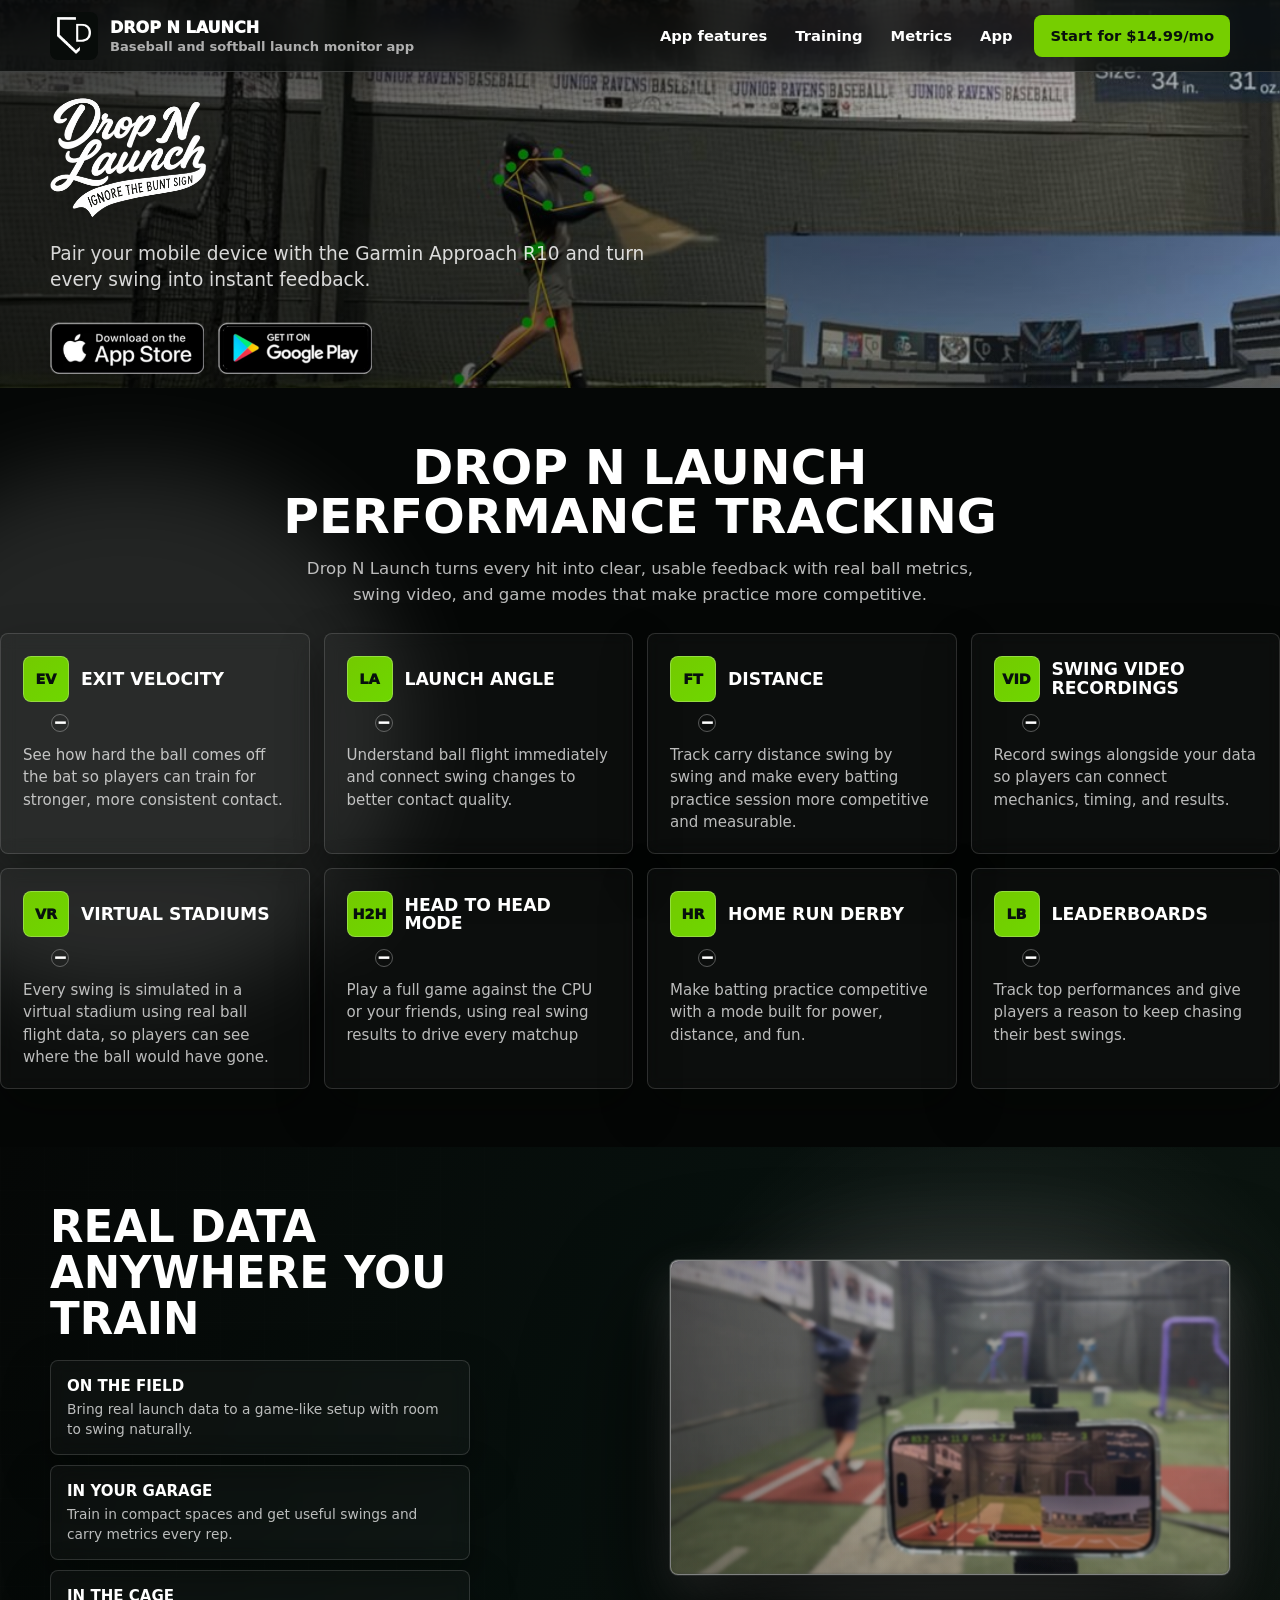
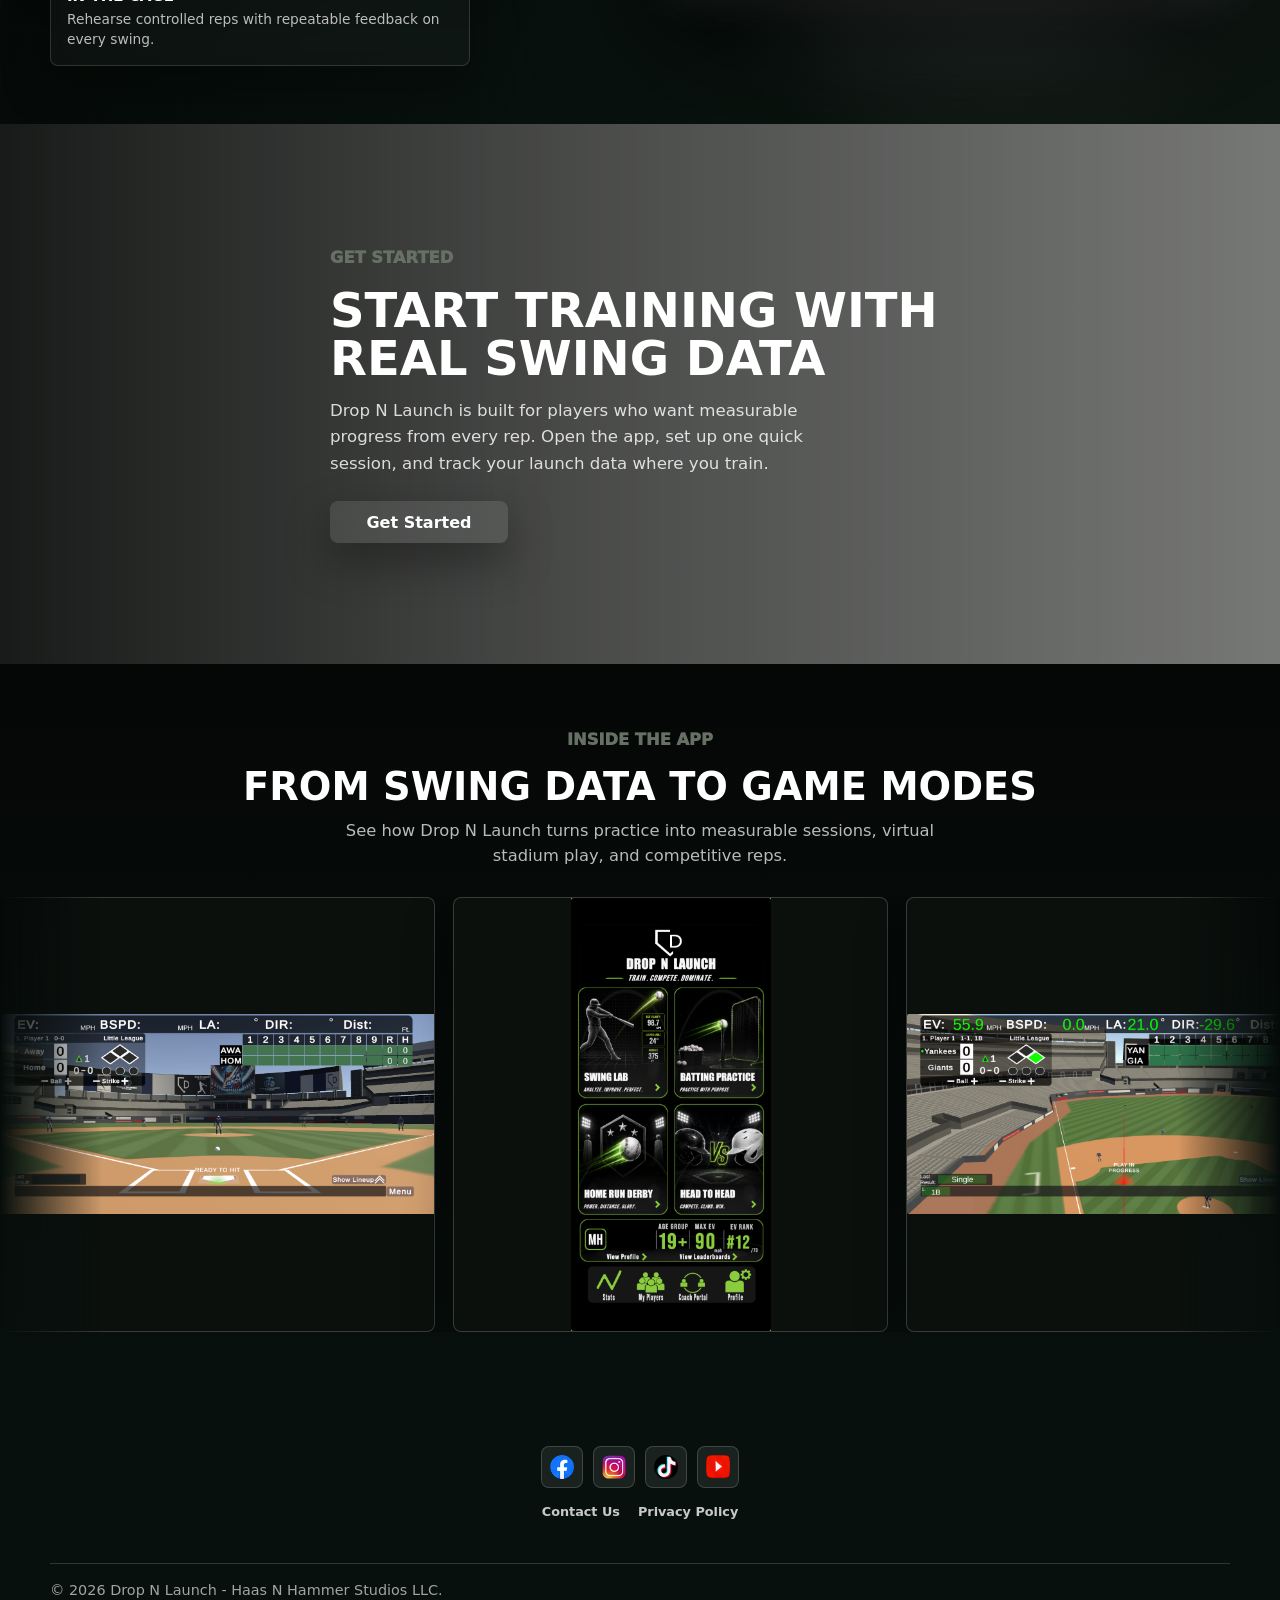
==== commit 28b8b5a1: "Make performance cards mobile accordion" ====
--- a/index.html
+++ b/index.html
@@ -72,46 +72,62 @@
         </div>
 
         <div class="performance-grid" aria-label="Drop N Launch swing metrics">
-          <article class="performance-card">
+          <details class="performance-card" open>
+            <summary>
             <span class="performance-icon">EV</span>
             <h3>Exit Velocity</h3>
+            </summary>
             <p>See how hard the ball comes off the bat so players can train for stronger, more consistent contact.</p>
-          </article>
-          <article class="performance-card">
+          </details>
+          <details class="performance-card" open>
+            <summary>
             <span class="performance-icon">LA</span>
             <h3>Launch Angle</h3>
+            </summary>
             <p>Understand ball flight immediately and connect swing changes to better contact quality.</p>
-          </article>
-          <article class="performance-card">
+          </details>
+          <details class="performance-card" open>
+            <summary>
             <span class="performance-icon">FT</span>
             <h3>Distance</h3>
+            </summary>
             <p>Track carry distance swing by swing and make every batting practice session more competitive and measurable.</p>
-          </article>
-          <article class="performance-card">
+          </details>
+          <details class="performance-card" open>
+            <summary>
             <span class="performance-icon">VID</span>
             <h3>Swing Video Recordings</h3>
+            </summary>
             <p>Record swings alongside your data so players can connect mechanics, timing, and results.</p>
-          </article>
-          <article class="performance-card">
+          </details>
+          <details class="performance-card" open>
+            <summary>
             <span class="performance-icon">VR</span>
             <h3>Virtual Stadiums</h3>
+            </summary>
             <p>Every swing is simulated in a virtual stadium using real ball flight data, so players can see where the ball would have gone.</p>
-          </article>
-          <article class="performance-card">
+          </details>
+          <details class="performance-card" open>
+            <summary>
             <span class="performance-icon">H2H</span>
             <h3>Head to Head Mode</h3>
+            </summary>
             <p>Play a full game against the CPU or your friends, using real swing results to drive every matchup</p>
-          </article>
-          <article class="performance-card">
+          </details>
+          <details class="performance-card" open>
+            <summary>
             <span class="performance-icon">HR</span>
             <h3>Home Run Derby</h3>
+            </summary>
             <p>Make batting practice competitive with a mode built for power, distance, and fun.</p>
-          </article>
-          <article class="performance-card">
+          </details>
+          <details class="performance-card" open>
+            <summary>
             <span class="performance-icon">LB</span>
             <h3>Leaderboards</h3>
+            </summary>
             <p>Track top performances and give players a reason to keep chasing their best swings.</p>
-          </article>
+          </details>
         </div>
       </section>
 
--- a/styles.css
+++ b/styles.css
@@ -479,6 +479,39 @@
   background: rgba(255, 255, 255, 0.03);
   box-shadow: 0 20px 46px rgba(2, 5, 4, 0.36);
   backdrop-filter: blur(8px);
+  overflow: hidden;
+}
+
+.performance-card summary {
+  margin: 0;
+  display: grid;
+  grid-template-columns: 46px 1fr;
+  gap: 12px;
+  align-items: center;
+  cursor: pointer;
+  list-style: none;
+}
+
+.performance-card summary::-webkit-details-marker {
+  display: none;
+}
+
+.performance-card summary::after {
+  content: "+";
+  width: 16px;
+  height: 16px;
+  display: inline-grid;
+  place-items: center;
+  justify-self: end;
+  border: 1px solid rgba(255, 255, 255, 0.3);
+  border-radius: 999px;
+  color: var(--white);
+  font-weight: 950;
+  line-height: 1;
+}
+
+.performance-card[open] summary::after {
+  content: "−";
 }
 
 .performance-icon {
@@ -495,7 +528,7 @@
 }
 
 .performance-card h3 {
-  margin: 18px 0 8px;
+  margin: 0;
   color: var(--white);
   font-size: 1.08rem;
   line-height: 1.08;
@@ -504,9 +537,11 @@
 
 .performance-card p {
   margin: 0;
+  margin-top: 12px;
   color: rgba(255, 255, 255, 0.72);
   font-size: 0.94rem;
   line-height: 1.48;
+  display: block;
 }
 
 .intro-section {
@@ -1637,11 +1672,27 @@
 
   .performance-card {
     min-height: 0;
-    display: grid;
+    display: block;
+    padding: 16px;
+  }
+
+  .performance-card summary {
     grid-template-columns: 42px 1fr;
-    gap: 4px 14px;
-    align-items: start;
-    padding: 16px;
+    gap: 10px 12px;
+  }
+
+  .performance-card p {
+    font-size: 0.9rem;
+    line-height: 1.42;
+    margin-top: 8px;
+  }
+
+  .performance-card p {
+    display: none;
+  }
+
+  .performance-card[open] p {
+    display: block;
   }
 
   .performance-icon {
@@ -1655,10 +1706,6 @@
     font-size: 1rem;
   }
 
-  .performance-card p {
-    font-size: 0.9rem;
-    line-height: 1.42;
-  }
 
   .intro-section,
   .app-section {
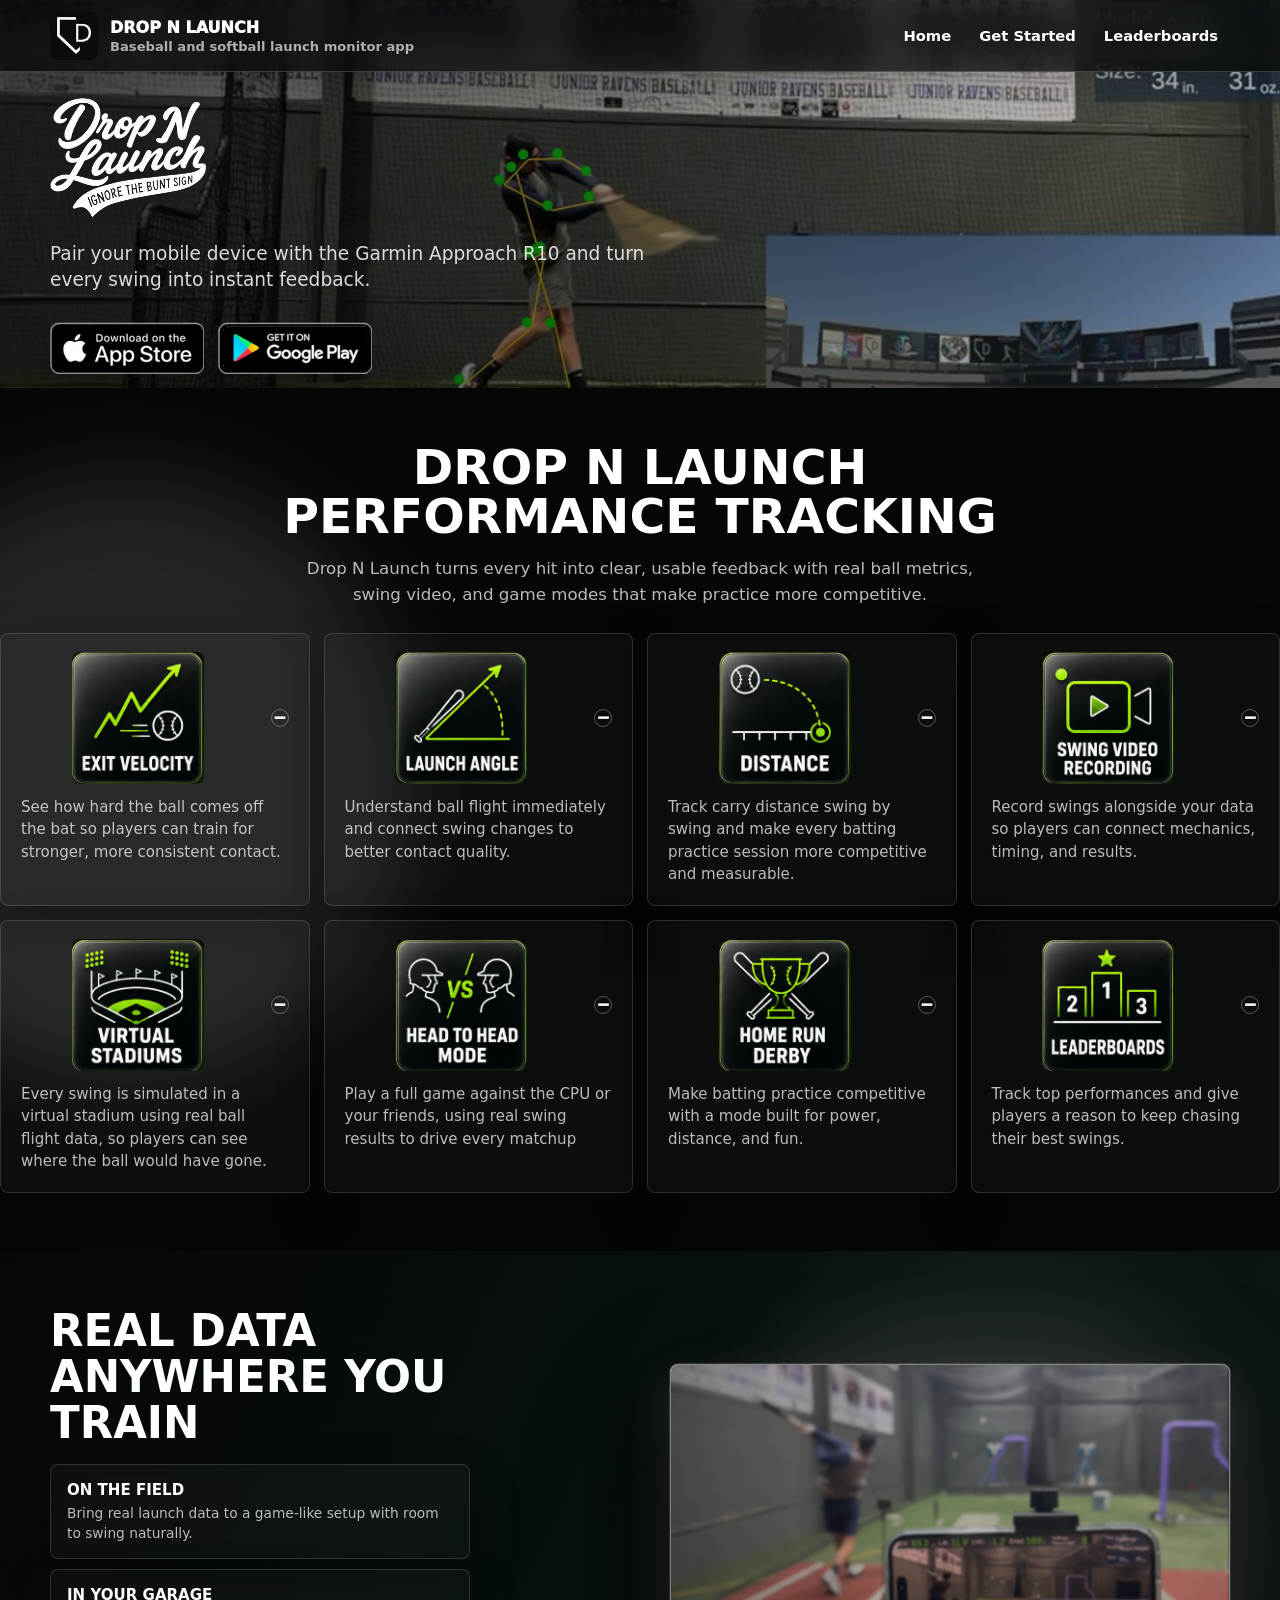
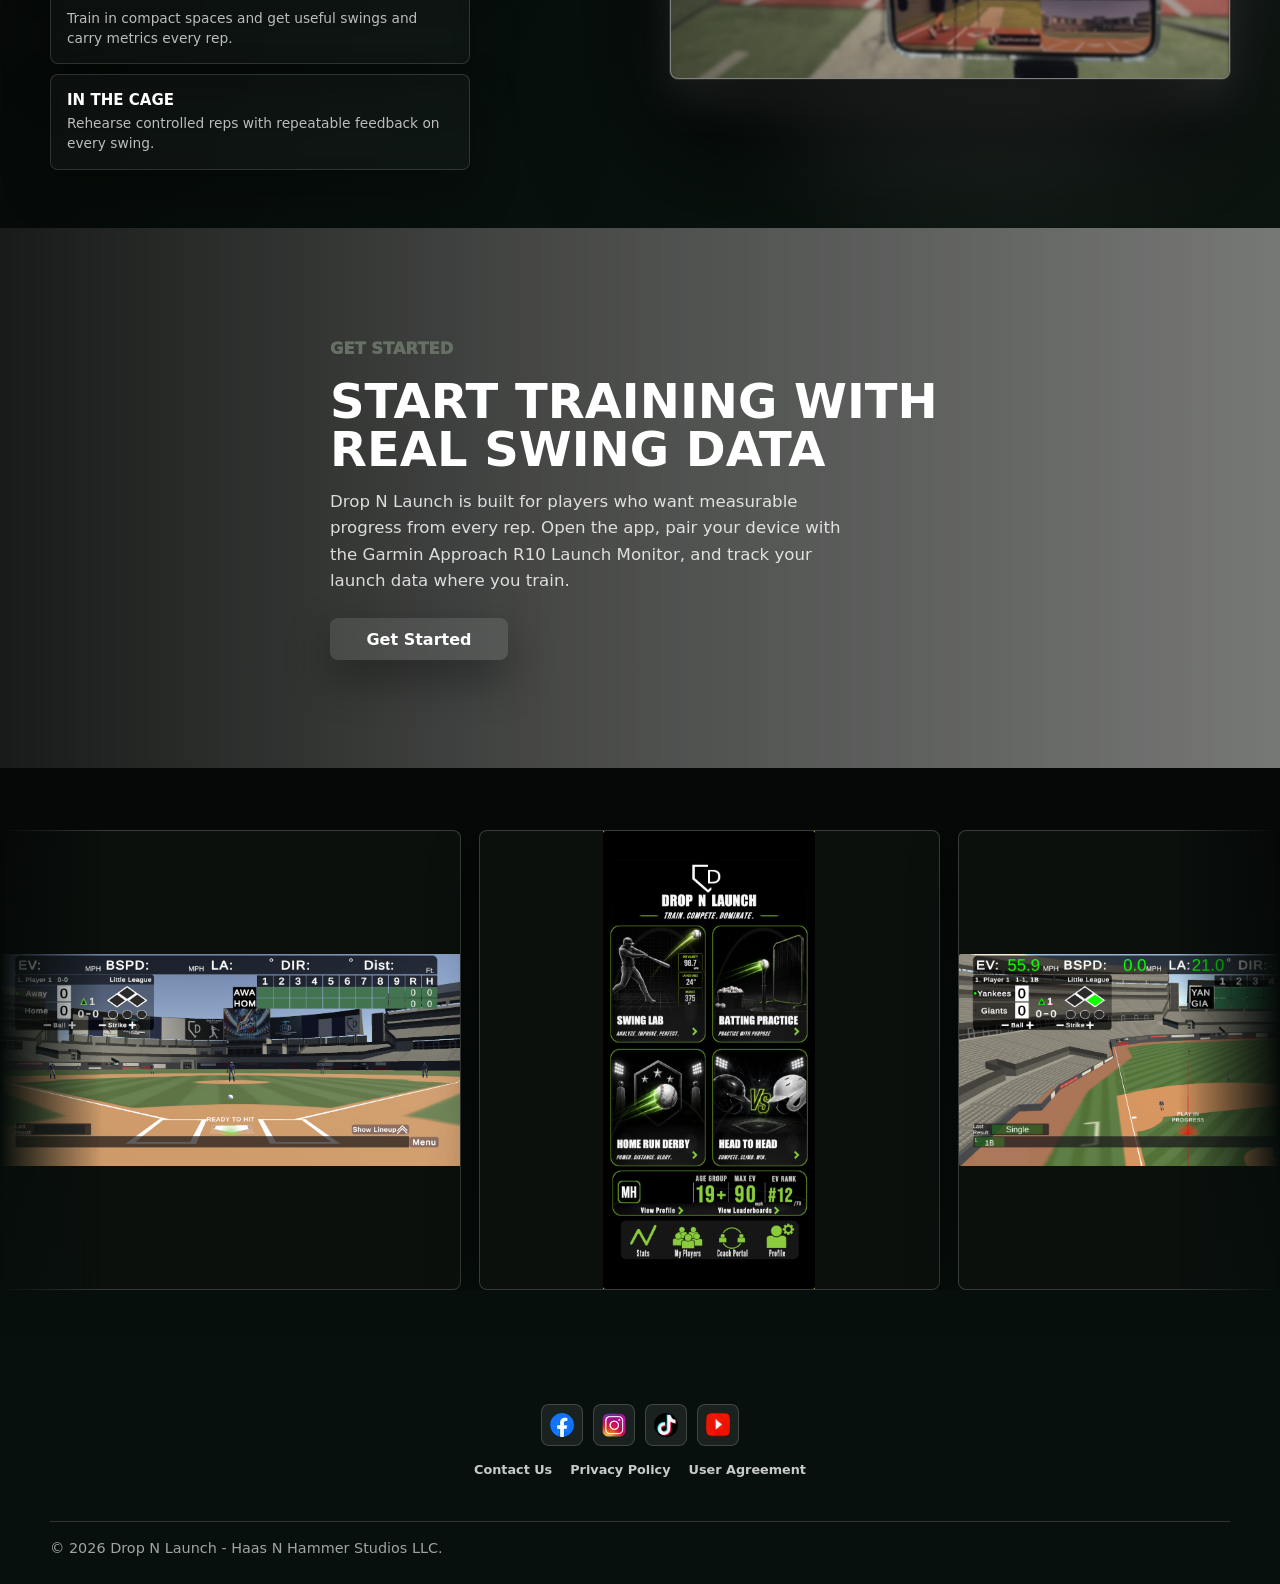
==== commit 05bea2c3: "Remove extra badge border styling" ====
--- a/index.html
+++ b/index.html
@@ -30,11 +30,9 @@
       </button>
 
       <nav class="site-nav" id="site-nav" aria-label="Primary navigation">
-        <a href="#product">App features</a>
-        <a href="#training">Training</a>
-        <a href="#metrics">Metrics</a>
-        <a href="#app">App</a>
-        <a class="nav-cta" href="#download">Start for $14.99/mo</a>
+        <a href="#home">Home</a>
+        <a href="get-started.html">Get Started</a>
+        <a href="https://leaderboards.dropnlaunch.com" target="_blank" rel="noreferrer">Leaderboards</a>
       </nav>
     </header>
 
@@ -74,57 +72,49 @@
         <div class="performance-grid" aria-label="Drop N Launch swing metrics">
           <details class="performance-card" open>
             <summary>
-            <span class="performance-icon">EV</span>
-            <h3>Exit Velocity</h3>
+            <img class="performance-icon" src="assets/performance-badges/exit-velocity.png" alt="Exit velocity badge">
             </summary>
             <p>See how hard the ball comes off the bat so players can train for stronger, more consistent contact.</p>
           </details>
           <details class="performance-card" open>
             <summary>
-            <span class="performance-icon">LA</span>
-            <h3>Launch Angle</h3>
+            <img class="performance-icon" src="assets/performance-badges/launch-angle.png" alt="Launch angle badge">
             </summary>
             <p>Understand ball flight immediately and connect swing changes to better contact quality.</p>
           </details>
           <details class="performance-card" open>
             <summary>
-            <span class="performance-icon">FT</span>
-            <h3>Distance</h3>
+            <img class="performance-icon" src="assets/performance-badges/distance.png" alt="Distance badge">
             </summary>
             <p>Track carry distance swing by swing and make every batting practice session more competitive and measurable.</p>
           </details>
           <details class="performance-card" open>
             <summary>
-            <span class="performance-icon">VID</span>
-            <h3>Swing Video Recordings</h3>
+            <img class="performance-icon" src="assets/performance-badges/swing-video.png" alt="Swing video badge">
             </summary>
             <p>Record swings alongside your data so players can connect mechanics, timing, and results.</p>
           </details>
           <details class="performance-card" open>
             <summary>
-            <span class="performance-icon">VR</span>
-            <h3>Virtual Stadiums</h3>
+            <img class="performance-icon" src="assets/performance-badges/virtual-stadiums.png" alt="Virtual stadiums badge">
             </summary>
             <p>Every swing is simulated in a virtual stadium using real ball flight data, so players can see where the ball would have gone.</p>
           </details>
           <details class="performance-card" open>
             <summary>
-            <span class="performance-icon">H2H</span>
-            <h3>Head to Head Mode</h3>
+            <img class="performance-icon" src="assets/performance-badges/head-to-head.png" alt="Head-to-head mode badge">
             </summary>
             <p>Play a full game against the CPU or your friends, using real swing results to drive every matchup</p>
           </details>
           <details class="performance-card" open>
             <summary>
-            <span class="performance-icon">HR</span>
-            <h3>Home Run Derby</h3>
+            <img class="performance-icon" src="assets/performance-badges/home-run-derby.png" alt="Home run derby badge">
             </summary>
             <p>Make batting practice competitive with a mode built for power, distance, and fun.</p>
           </details>
           <details class="performance-card" open>
             <summary>
-            <span class="performance-icon">LB</span>
-            <h3>Leaderboards</h3>
+            <img class="performance-icon" src="assets/performance-badges/leaderboards.png" alt="Leaderboards badge">
             </summary>
             <p>Track top performances and give players a reason to keep chasing their best swings.</p>
           </details>
@@ -164,19 +154,14 @@
           <p class="section-kicker">Get started</p>
           <h2 id="get-started-title">Start training with real swing data</h2>
           <p>
-            Drop N Launch is built for players who want measurable progress from every rep. Open the app, set up one quick
-            session, and track your launch data where you train.
+            Drop N Launch is built for players who want measurable progress from every rep. Open the app, pair your device with
+            the Garmin Approach R10 Launch Monitor, and track your launch data where you train.
           </p>
-          <a href="#" class="button button-ghost" aria-label="Get started with Drop N Launch">Get Started</a>
-        </div>
-      </section>
-
-      <section class="section app-gallery-section" aria-labelledby="app-gallery-title">
-        <div class="app-gallery-heading">
-          <p class="section-kicker">Inside the app</p>
-          <h2 id="app-gallery-title">From swing data to game modes</h2>
-          <p>See how Drop N Launch turns practice into measurable sessions, virtual stadium play, and competitive reps.</p>
-        </div>
+          <a href="get-started.html" class="button button-ghost" aria-label="Get started with Drop N Launch">Get Started</a>
+        </div>
+      </section>
+
+      <section class="section app-gallery-section">
         <div class="app-gallery-rail" aria-label="Drop N Launch app screenshots">
           <div class="app-gallery-track">
             <img src="assets/app-scroll-1.png" alt="Drop N Launch virtual stadium ready to hit screen">
@@ -212,8 +197,9 @@
           </a>
         </div>
         <div class="footer-links" aria-label="Footer links">
-            <a href="https://dropnlaunch.com/support" target="_blank" rel="noreferrer">Contact Us</a>
-            <a href="https://dropnlaunch.com/privacy-policy" target="_blank" rel="noreferrer">Privacy Policy</a>
+            <a href="contact.html">Contact Us</a>
+            <a href="privacy-policy.html">Privacy Policy</a>
+            <a href="user-agreement.html">User Agreement</a>
         </div>
         </div>
         <div class="footer-bottom">
--- a/styles.css
+++ b/styles.css
@@ -472,8 +472,8 @@
 }
 
 .performance-card {
-  min-height: 190px;
-  padding: 22px 22px 20px;
+  min-height: 220px;
+  padding: 18px 20px 20px;
   border: 1px solid rgba(255, 255, 255, 0.14);
   border-radius: 8px;
   background: rgba(255, 255, 255, 0.03);
@@ -485,8 +485,8 @@
 .performance-card summary {
   margin: 0;
   display: grid;
-  grid-template-columns: 46px 1fr;
-  gap: 12px;
+  grid-template-columns: 1fr auto;
+  gap: 16px;
   align-items: center;
   cursor: pointer;
   list-style: none;
@@ -515,16 +515,17 @@
 }
 
 .performance-icon {
-  width: 46px;
-  height: 46px;
-  display: grid;
-  place-items: center;
-  border-radius: 8px;
-  background: linear-gradient(135deg, rgba(118, 206, 0, 0.98), #6ed700);
-  color: #07100d;
-  font-size: 0.9rem;
-  font-weight: 950;
-  border: 1px solid rgba(255, 255, 255, 0.25);
+  width: 132px;
+  height: 132px;
+  justify-self: center;
+  border-radius: 8px;
+  object-fit: contain;
+  object-position: center;
+  border: 0;
+  box-shadow: none;
+  image-rendering: auto;
+  background: transparent;
+  padding: 0;
 }
 
 .performance-card h3 {
@@ -650,6 +651,213 @@
   backdrop-filter: blur(10px);
 }
 
+.get-started-page-hero {
+  background:
+    linear-gradient(90deg, rgba(5, 7, 6, 0.9), rgba(5, 7, 6, 0.58)),
+    url("assets/website-iphone-inset.png") center / cover no-repeat;
+  color: var(--white);
+  text-align: left;
+  min-height: clamp(420px, 48vw, 560px);
+  display: flex;
+  flex-direction: column;
+  justify-content: center;
+  gap: 12px;
+  padding-top: 120px;
+}
+
+.get-started-page-copy {
+  width: min(1180px, calc(100% - 32px));
+  margin: 0 auto;
+}
+
+.get-started-page-hero h1 {
+  margin: 0;
+  color: var(--white);
+  font-size: clamp(2.2rem, 4vw, 3.2rem);
+  line-height: 1.06;
+  text-transform: uppercase;
+}
+
+.get-started-page-hero p {
+  margin: 0;
+  max-width: 760px;
+  color: rgba(255, 255, 255, 0.82);
+  line-height: 1.6;
+}
+
+.get-started-actions {
+  margin-top: 26px;
+}
+
+.get-started-content {
+  background: #050706;
+  color: var(--white);
+}
+
+.get-started-heading {
+  width: min(1180px, calc(100% - 32px));
+  margin: 0 auto 24px;
+  text-align: center;
+}
+
+.get-started-heading h2 {
+  margin: 0;
+  color: currentColor;
+  font-size: 2.7rem;
+  line-height: 1;
+  text-transform: uppercase;
+}
+
+.get-started-heading p:last-child {
+  max-width: 620px;
+  margin: 12px auto 0;
+  color: rgba(255, 255, 255, 0.72);
+  line-height: 1.55;
+}
+
+.need-grid,
+.setup-guide-grid {
+  width: min(1180px, calc(100% - 32px));
+  margin: 0 auto;
+  display: grid;
+  gap: 14px;
+}
+
+.need-grid {
+  grid-template-columns: repeat(4, 1fr);
+}
+
+.need-grid article {
+  min-height: 230px;
+  border: 1px solid var(--line-dark);
+  border-radius: 8px;
+  background: rgba(255, 255, 255, 0.04);
+  padding: 20px;
+  box-shadow: 0 20px 44px rgba(0, 0, 0, 0.28);
+}
+
+.need-number {
+  display: inline-block;
+  margin-bottom: 46px;
+  color: var(--green);
+  font-size: 0.84rem;
+  font-weight: 950;
+}
+
+.need-grid h3,
+.setup-guide-grid span {
+  margin: 0;
+  color: var(--white);
+  font-size: 1.08rem;
+  text-transform: uppercase;
+}
+
+.need-grid p {
+  margin: 10px 0 0;
+  color: rgba(255, 255, 255, 0.72);
+  line-height: 1.52;
+}
+
+.need-grid a {
+  display: inline-flex;
+  margin-top: 14px;
+  color: var(--green-soft);
+  font-weight: 900;
+}
+
+.setup-video-section {
+  display: grid;
+  grid-template-columns: minmax(280px, 0.82fr) minmax(360px, 1fr);
+  gap: clamp(24px, 5vw, 64px);
+  align-items: center;
+  background: var(--paper);
+}
+
+.setup-video-copy {
+  width: min(520px, 100%);
+  margin-left: max(16px, calc((100vw - 1180px) / 2));
+}
+
+.setup-video-copy h2 {
+  margin: 0;
+  color: var(--ink);
+  font-size: 2.7rem;
+  line-height: 1;
+  text-transform: uppercase;
+}
+
+.setup-video-copy p {
+  color: var(--muted);
+  line-height: 1.65;
+}
+
+.setup-video-card {
+  margin-right: max(16px, calc((100vw - 1180px) / 2));
+  border-radius: 8px;
+  overflow: hidden;
+  border: 1px solid var(--line);
+  box-shadow: var(--shadow);
+}
+
+.setup-video-card iframe {
+  width: 100%;
+  aspect-ratio: 16 / 9;
+  display: block;
+  border: 0;
+}
+
+.setup-guide-section {
+  background: #07100d;
+  color: var(--white);
+}
+
+.setup-guide-grid {
+  grid-template-columns: repeat(3, 1fr);
+}
+
+.setup-guide-card {
+  position: relative;
+  padding: 14px;
+  border-radius: 8px;
+  border: 1px solid rgba(255, 255, 255, 0.16);
+  background: rgba(10, 20, 16, 0.7);
+  box-shadow: 0 22px 50px rgba(0, 0, 0, 0.34);
+  display: flex;
+  flex-direction: column;
+  gap: 10px;
+  min-height: 100%;
+}
+
+.setup-guide-card h3 {
+  margin: 0;
+  color: var(--white);
+  font-size: 1.1rem;
+  line-height: 1.2;
+}
+
+.setup-guide-card p {
+  margin: 0;
+  color: rgba(255, 255, 255, 0.72);
+  font-size: 0.92rem;
+  line-height: 1.45;
+}
+
+.setup-guide-video {
+  position: relative;
+  margin-top: 4px;
+  border-radius: 6px;
+  overflow: hidden;
+  border: 1px solid rgba(255, 255, 255, 0.14);
+  box-shadow: 0 12px 24px rgba(0, 0, 0, 0.35);
+}
+
+.setup-guide-video iframe {
+  width: 100%;
+  aspect-ratio: 16 / 9;
+  display: block;
+  border: 0;
+}
+
 .app-gallery-section {
   padding: 62px 0 70px;
   background:
@@ -708,7 +916,7 @@
   display: flex;
   width: max-content;
   gap: 18px;
-  animation: appGalleryScroll 38s linear infinite;
+  animation: appGalleryScroll 56s linear infinite;
 }
 
 .app-gallery-rail:hover .app-gallery-track {
@@ -716,8 +924,8 @@
 }
 
 .app-gallery-track img {
-  width: clamp(270px, 34vw, 520px);
-  height: clamp(260px, 34vw, 520px);
+  width: clamp(300px, 36vw, 580px);
+  height: clamp(280px, 36vw, 560px);
   flex: 0 0 auto;
   object-fit: contain;
   scroll-snap-align: center;
@@ -1386,6 +1594,39 @@
   color: var(--white);
 }
 
+.policy-page {
+  background: var(--black);
+  color: var(--white);
+}
+
+.policy-page .section {
+  background: var(--black);
+}
+
+.policy-page .site-header {
+  background: rgba(7, 16, 13, 0.95);
+}
+
+.policy-page .policy-content h1,
+.policy-page .policy-content h2,
+.policy-page .policy-content h3,
+.policy-page .policy-content p,
+.policy-page .policy-content li,
+.policy-page .footer-links,
+.policy-page .footer-bottom {
+  color: var(--white);
+}
+
+.policy-page .policy-content h3 {
+  margin-top: 2rem;
+  margin-bottom: 0.5rem;
+}
+
+.policy-page .policy-content p,
+.policy-page .policy-content li {
+  color: rgba(255, 255, 255, 0.82);
+}
+
 .footer-main {
   display: flex;
   flex-direction: column;
@@ -1677,8 +1918,8 @@
   }
 
   .performance-card summary {
-    grid-template-columns: 42px 1fr;
-    gap: 10px 12px;
+    grid-template-columns: 1fr auto;
+    gap: 10px;
   }
 
   .performance-card p {
@@ -1696,9 +1937,8 @@
   }
 
   .performance-icon {
-    width: 42px;
-    height: 42px;
-    grid-row: span 2;
+    width: 96px;
+    height: 96px;
   }
 
   .performance-card h3 {
@@ -1744,6 +1984,64 @@
     max-width: 330px;
   }
 
+  .get-started-page-hero {
+    min-height: 520px;
+    padding-top: 116px;
+    background-position: center center;
+  }
+
+  .get-started-page-copy,
+  .get-started-heading,
+  .need-grid,
+  .setup-guide-grid {
+    width: calc(100vw - 28px);
+  }
+
+  .get-started-page-hero h1,
+  .get-started-heading h2,
+  .setup-video-copy h2 {
+    font-size: 1.9rem;
+  }
+
+  .get-started-actions {
+    display: grid;
+    grid-template-columns: repeat(2, minmax(0, 1fr));
+  }
+
+  .get-started-actions img {
+    width: 100%;
+  }
+
+  .need-grid,
+  .setup-guide-grid,
+  .setup-video-section {
+    grid-template-columns: 1fr;
+  }
+
+  .need-grid article {
+    min-height: 0;
+    padding: 16px;
+  }
+
+  .need-number {
+    margin-bottom: 18px;
+  }
+
+  .setup-video-section {
+    gap: 22px;
+  }
+
+  .setup-video-copy,
+  .setup-video-card {
+    width: calc(100vw - 28px);
+    margin-right: auto;
+    margin-left: auto;
+  }
+
+  .setup-guide-grid article {
+    min-height: 0;
+  }
+
   .app-gallery-section {
     padding: 46px 0 54px;
   }
@@ -1763,12 +2061,12 @@
 
   .app-gallery-track {
     gap: 12px;
-    animation-duration: 30s;
+    animation-duration: 42s;
   }
 
   .app-gallery-track img {
-    width: 270px;
-    height: 320px;
+    width: 300px;
+    height: 350px;
   }
 
   .feature-lab-visual {
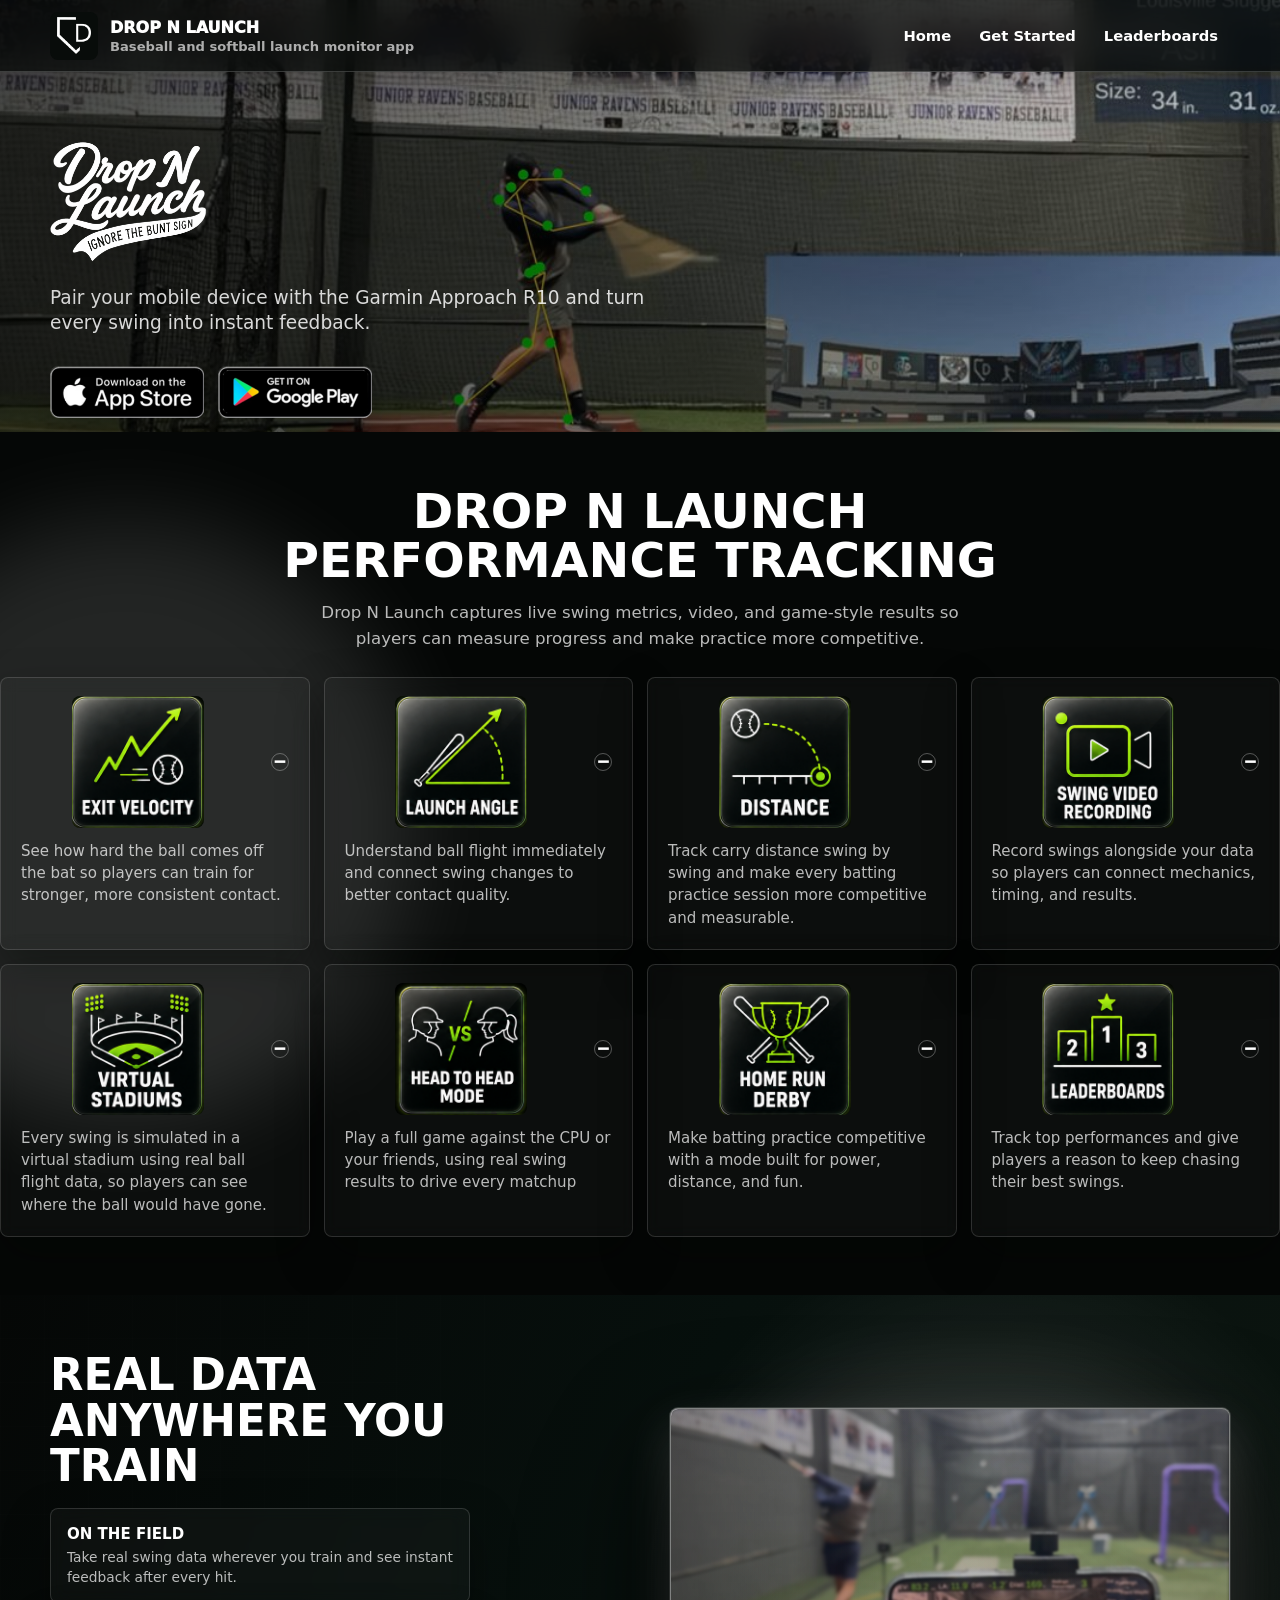
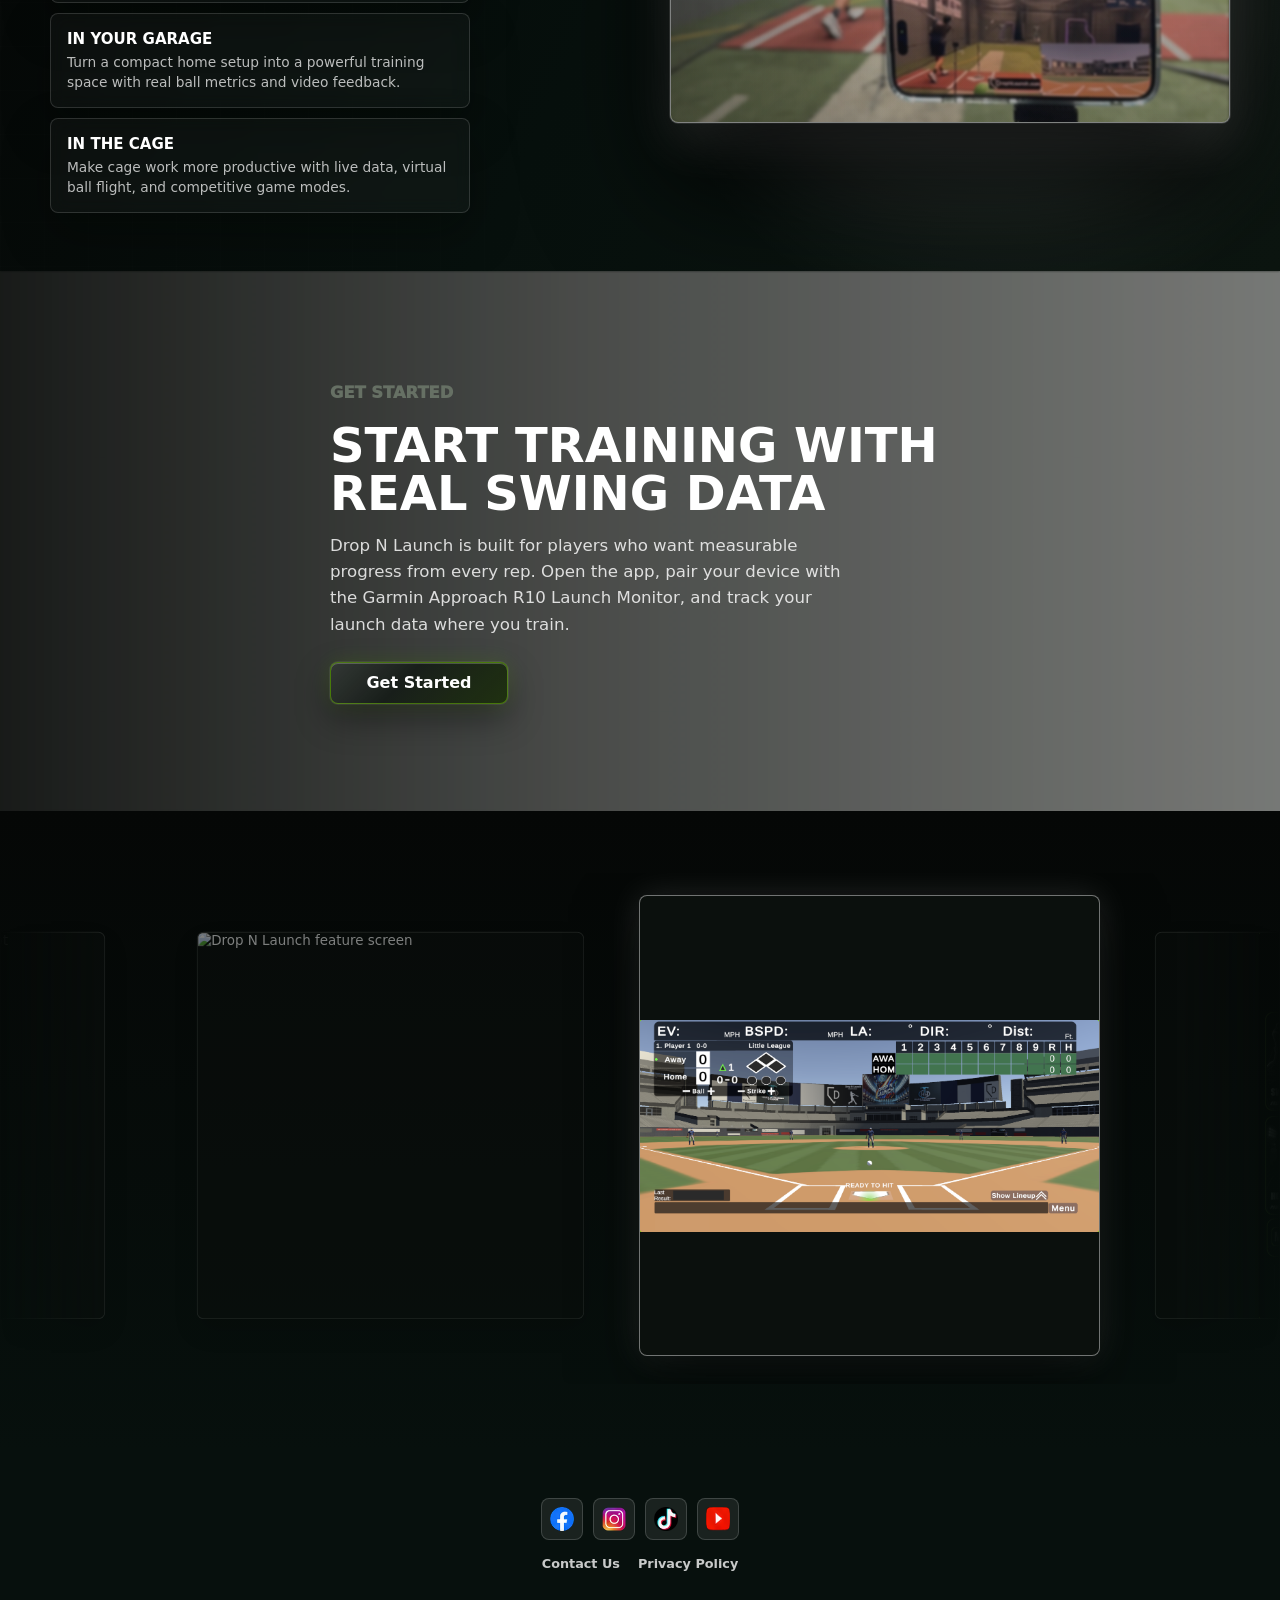
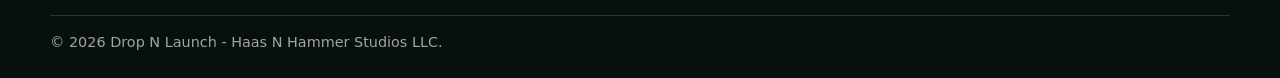
==== commit cdf63671: "Update site interactions and get started downloads" ====
--- a/index.html
+++ b/index.html
@@ -65,7 +65,7 @@
             Performance Tracking
           </h2>
           <p>
-            Drop N Launch turns every hit into clear, usable feedback with real ball metrics, swing video, and game modes that make practice more competitive.
+            Drop N Launch captures live swing metrics, video, and game-style results so players can measure progress and make practice more competitive.
           </p>
         </div>
 
@@ -102,7 +102,7 @@
           </details>
           <details class="performance-card" open>
             <summary>
-            <img class="performance-icon" src="assets/performance-badges/head-to-head.png" alt="Head-to-head mode badge">
+            <img class="performance-icon" src="assets/performance-badges/head-to-head-v2.png" alt="Head-to-head mode badge">
             </summary>
             <p>Play a full game against the CPU or your friends, using real swing results to drive every matchup</p>
           </details>
@@ -129,15 +129,15 @@
           <div class="feature-place-badges" aria-label="Where you can train">
             <article>
               <h3>On the Field</h3>
-              <p>Bring real launch data to a game-like setup with room to swing naturally.</p>
+              <p>Take real swing data wherever you train and see instant feedback after every hit.</p>
             </article>
             <article>
-              <h3>In your Garage</h3>
-              <p>Train in compact spaces and get useful swings and carry metrics every rep.</p>
+              <h3>In Your Garage</h3>
+              <p>Turn a compact home setup into a powerful training space with real ball metrics and video feedback.</p>
             </article>
             <article>
-              <h3>in the cage</h3>
-              <p>Rehearse controlled reps with repeatable feedback on every swing.</p>
+              <h3>In the Cage</h3>
+              <p>Make cage work more productive with live data, virtual ball flight, and competitive game modes.</p>
             </article>
           </div>
         </div>
@@ -167,11 +167,19 @@
             <img src="assets/app-scroll-1.png" alt="Drop N Launch virtual stadium ready to hit screen">
             <img src="assets/app-scroll-2.png" alt="Drop N Launch app dashboard with training modes">
             <img src="assets/app-scroll-3.png" alt="Drop N Launch virtual stadium play in progress screen">
+            <img src="assets/app-scroll-cage-player.png" alt="Player training with Drop N Launch in a batting cage">
             <img src="https://img1.wsimg.com/isteam/ip/8b687f9f-a3d1-4805-a3a6-2bf298a00fe0/IMG_84E4DB8DD3DB-1.jpeg/:/cr=t:0%25,l:0%25,w:100%25,h:100%25/rs=w:1280,h:590" alt="Drop N Launch training setup screenshot">
             <img src="https://img1.wsimg.com/isteam/ip/8b687f9f-a3d1-4805-a3a6-2bf298a00fe0/blob-1c0027f.png/:/cr=t:0%25,l:0%25,w:100%25,h:100%25/rs=w:1280,h:573" alt="Drop N Launch feature screen">
             <img src="assets/app-scroll-1.png" alt="" aria-hidden="true">
             <img src="assets/app-scroll-2.png" alt="" aria-hidden="true">
             <img src="assets/app-scroll-3.png" alt="" aria-hidden="true">
+            <img src="assets/app-scroll-cage-player.png" alt="" aria-hidden="true">
+            <img src="https://img1.wsimg.com/isteam/ip/8b687f9f-a3d1-4805-a3a6-2bf298a00fe0/IMG_84E4DB8DD3DB-1.jpeg/:/cr=t:0%25,l:0%25,w:100%25,h:100%25/rs=w:1280,h:590" alt="" aria-hidden="true">
+            <img src="https://img1.wsimg.com/isteam/ip/8b687f9f-a3d1-4805-a3a6-2bf298a00fe0/blob-1c0027f.png/:/cr=t:0%25,l:0%25,w:100%25,h:100%25/rs=w:1280,h:573" alt="" aria-hidden="true">
+            <img src="assets/app-scroll-1.png" alt="" aria-hidden="true">
+            <img src="assets/app-scroll-2.png" alt="" aria-hidden="true">
+            <img src="assets/app-scroll-3.png" alt="" aria-hidden="true">
+            <img src="assets/app-scroll-cage-player.png" alt="" aria-hidden="true">
             <img src="https://img1.wsimg.com/isteam/ip/8b687f9f-a3d1-4805-a3a6-2bf298a00fe0/IMG_84E4DB8DD3DB-1.jpeg/:/cr=t:0%25,l:0%25,w:100%25,h:100%25/rs=w:1280,h:590" alt="" aria-hidden="true">
             <img src="https://img1.wsimg.com/isteam/ip/8b687f9f-a3d1-4805-a3a6-2bf298a00fe0/blob-1c0027f.png/:/cr=t:0%25,l:0%25,w:100%25,h:100%25/rs=w:1280,h:573" alt="" aria-hidden="true">
           </div>
@@ -199,7 +207,6 @@
         <div class="footer-links" aria-label="Footer links">
             <a href="contact.html">Contact Us</a>
             <a href="privacy-policy.html">Privacy Policy</a>
-            <a href="user-agreement.html">User Agreement</a>
         </div>
         </div>
         <div class="footer-bottom">
--- a/styles.css
+++ b/styles.css
@@ -162,8 +162,15 @@
   display: none;
   place-items: center;
   border-radius: 8px;
-  background: var(--green);
-  color: var(--ink);
+  border: 1px solid rgba(118, 206, 0, 0.46);
+  background:
+    linear-gradient(135deg, rgba(255, 255, 255, 0.12), rgba(255, 255, 255, 0.02) 42%, rgba(118, 206, 0, 0.12)),
+    #101713;
+  color: var(--white);
+  box-shadow:
+    inset 0 1px 0 rgba(255, 255, 255, 0.2),
+    0 0 0 1px rgba(255, 255, 255, 0.08),
+    0 12px 26px rgba(0, 0, 0, 0.34);
   cursor: pointer;
 }
 
@@ -173,7 +180,9 @@
   display: block;
   grid-column: 1;
   grid-row: 1;
+  border-radius: 999px;
   background: currentColor;
+  box-shadow: 0 0 10px rgba(118, 206, 0, 0.34);
   transition: transform 180ms ease, opacity 180ms ease;
 }
 
@@ -198,7 +207,7 @@
 }
 
 .hero {
-  min-height: clamp(260px, 31svh, 360px);
+  min-height: clamp(390px, 48svh, 560px);
   display: flex;
   align-items: flex-end;
   padding: 0;
@@ -644,11 +653,18 @@
 }
 
 .get-started-section .button {
-  border-color: rgba(255, 255, 255, 0.34);
-  color: var(--white);
-  background: rgba(255, 255, 255, 0.1);
-  box-shadow: 0 18px 44px rgba(0, 0, 0, 0.36);
-  backdrop-filter: blur(10px);
+  border: 1px solid rgba(118, 206, 0, 0.48);
+  border-radius: 8px;
+  color: var(--white);
+  background:
+    linear-gradient(135deg, rgba(255, 255, 255, 0.14), rgba(255, 255, 255, 0.03) 42%, rgba(118, 206, 0, 0.14)),
+    #111713;
+  box-shadow:
+    inset 0 1px 0 rgba(255, 255, 255, 0.22),
+    0 0 0 1px rgba(255, 255, 255, 0.07),
+    0 14px 34px rgba(0, 0, 0, 0.42),
+    0 0 22px rgba(118, 206, 0, 0.18);
+  backdrop-filter: blur(12px);
 }
 
 .get-started-page-hero {
@@ -736,6 +752,14 @@
   box-shadow: 0 20px 44px rgba(0, 0, 0, 0.28);
 }
 
+.need-grid .need-app-card {
+  min-height: 320px;
+}
+
+.need-app-card .need-number {
+  margin-bottom: 32px;
+}
+
 .need-number {
   display: inline-block;
   margin-bottom: 46px;
@@ -763,6 +787,43 @@
   margin-top: 14px;
   color: var(--green-soft);
   font-weight: 900;
+}
+
+.need-grid .garmin-button {
+  min-height: 48px;
+  width: 168px;
+  align-items: center;
+  justify-content: center;
+  border: 1px solid rgba(255, 255, 255, 0.28);
+  border-radius: 8px;
+  background:
+    linear-gradient(135deg, rgba(255, 255, 255, 0.16), rgba(255, 255, 255, 0.04) 46%, rgba(118, 206, 0, 0.12)),
+    #101713;
+  color: var(--white);
+  box-shadow:
+    inset 0 1px 0 rgba(255, 255, 255, 0.2),
+    0 12px 26px rgba(0, 0, 0, 0.3);
+  text-align: center;
+}
+
+.need-store-links {
+  display: grid;
+  grid-template-columns: 1fr;
+  gap: 8px;
+  margin-top: 16px;
+}
+
+.need-grid .need-store-links a {
+  display: block;
+  width: 168px;
+  margin: 0;
+  border-radius: 8px;
+  background: rgba(255, 255, 255, 0.08);
+}
+
+.need-store-links img {
+  width: 168px;
+  height: auto;
 }
 
 .setup-video-section {
@@ -893,34 +954,27 @@
   overflow-x: auto;
   overflow-y: hidden;
   scroll-snap-type: x proximity;
+  scroll-padding-inline: 50vw;
   -webkit-overflow-scrolling: touch;
   mask-image: linear-gradient(90deg, transparent, #000 8%, #000 92%, transparent);
-  scrollbar-width: thin;
-  scrollbar-color: rgba(255, 255, 255, 0.32) transparent;
+  cursor: grab;
+  scrollbar-width: none;
+}
+
+.app-gallery-rail.is-dragging {
+  cursor: grabbing;
+  scroll-snap-type: none;
 }
 
 .app-gallery-rail::-webkit-scrollbar {
-  height: 8px;
-}
-
-.app-gallery-rail::-webkit-scrollbar-track {
-  background: transparent;
-}
-
-.app-gallery-rail::-webkit-scrollbar-thumb {
-  border-radius: 999px;
-  background: rgba(255, 255, 255, 0.28);
+  display: none;
 }
 
 .app-gallery-track {
   display: flex;
   width: max-content;
   gap: 18px;
-  animation: appGalleryScroll 56s linear infinite;
-}
-
-.app-gallery-rail:hover .app-gallery-track {
-  animation-play-state: paused;
+  padding: 22px 50vw 28px;
 }
 
 .app-gallery-track img {
@@ -932,7 +986,20 @@
   border-radius: 8px;
   border: 1px solid rgba(255, 255, 255, 0.18);
   background: #0b100d;
-  box-shadow: 0 22px 48px rgba(0, 0, 0, 0.42);
+  box-shadow: 0 14px 30px rgba(0, 0, 0, 0.32);
+  opacity: 0.48;
+  transform: scale(0.84);
+  transition: transform 320ms ease, opacity 320ms ease, box-shadow 320ms ease, border-color 320ms ease;
+  user-select: none;
+  -webkit-user-drag: none;
+}
+
+.app-gallery-track img.is-active {
+  z-index: 2;
+  border-color: rgba(255, 255, 255, 0.42);
+  box-shadow: 0 28px 64px rgba(0, 0, 0, 0.56), 0 0 34px rgba(255, 255, 255, 0.12);
+  opacity: 1;
+  transform: scale(1);
 }
 
 @keyframes appGalleryScroll {
@@ -1778,8 +1845,16 @@
     width: calc(100% - 20px);
   }
 
+  .brand-name {
+    font-size: 0.96rem;
+    line-height: 1;
+  }
+
   .brand-subtitle {
-    display: none;
+    display: block;
+    max-width: 190px;
+    font-size: 0.68rem;
+    line-height: 1.15;
   }
 
   .brand-mark {
@@ -1907,25 +1982,42 @@
 
   .performance-grid {
     display: grid;
-    grid-template-columns: 1fr;
-    gap: 12px;
+    grid-template-columns: repeat(4, minmax(0, 1fr));
+    gap: 8px;
   }
 
   .performance-card {
     min-height: 0;
     display: block;
-    padding: 16px;
+    padding: 8px;
+    border-radius: 8px;
+  }
+
+  .performance-card[open] {
+    grid-column: 1 / -1;
+    padding: 12px;
   }
 
   .performance-card summary {
-    grid-template-columns: 1fr auto;
-    gap: 10px;
+    grid-template-columns: 1fr;
+    gap: 0;
+    position: relative;
+  }
+
+  .performance-card summary::after {
+    position: absolute;
+    right: -4px;
+    top: -4px;
+    width: 18px;
+    height: 18px;
+    background: rgba(5, 7, 6, 0.72);
   }
 
   .performance-card p {
     font-size: 0.9rem;
     line-height: 1.42;
-    margin-top: 8px;
+    margin-top: 10px;
+    text-align: center;
   }
 
   .performance-card p {
@@ -1937,6 +2029,12 @@
   }
 
   .performance-icon {
+    width: 100%;
+    height: auto;
+    aspect-ratio: 1;
+  }
+
+  .performance-card[open] .performance-icon {
     width: 96px;
     height: 96px;
   }
@@ -2061,12 +2159,13 @@
 
   .app-gallery-track {
     gap: 12px;
-    animation-duration: 42s;
+    padding: 18px 50vw 24px;
   }
 
   .app-gallery-track img {
     width: 300px;
     height: 350px;
+    transform: scale(0.88);
   }
 
   .feature-lab-visual {
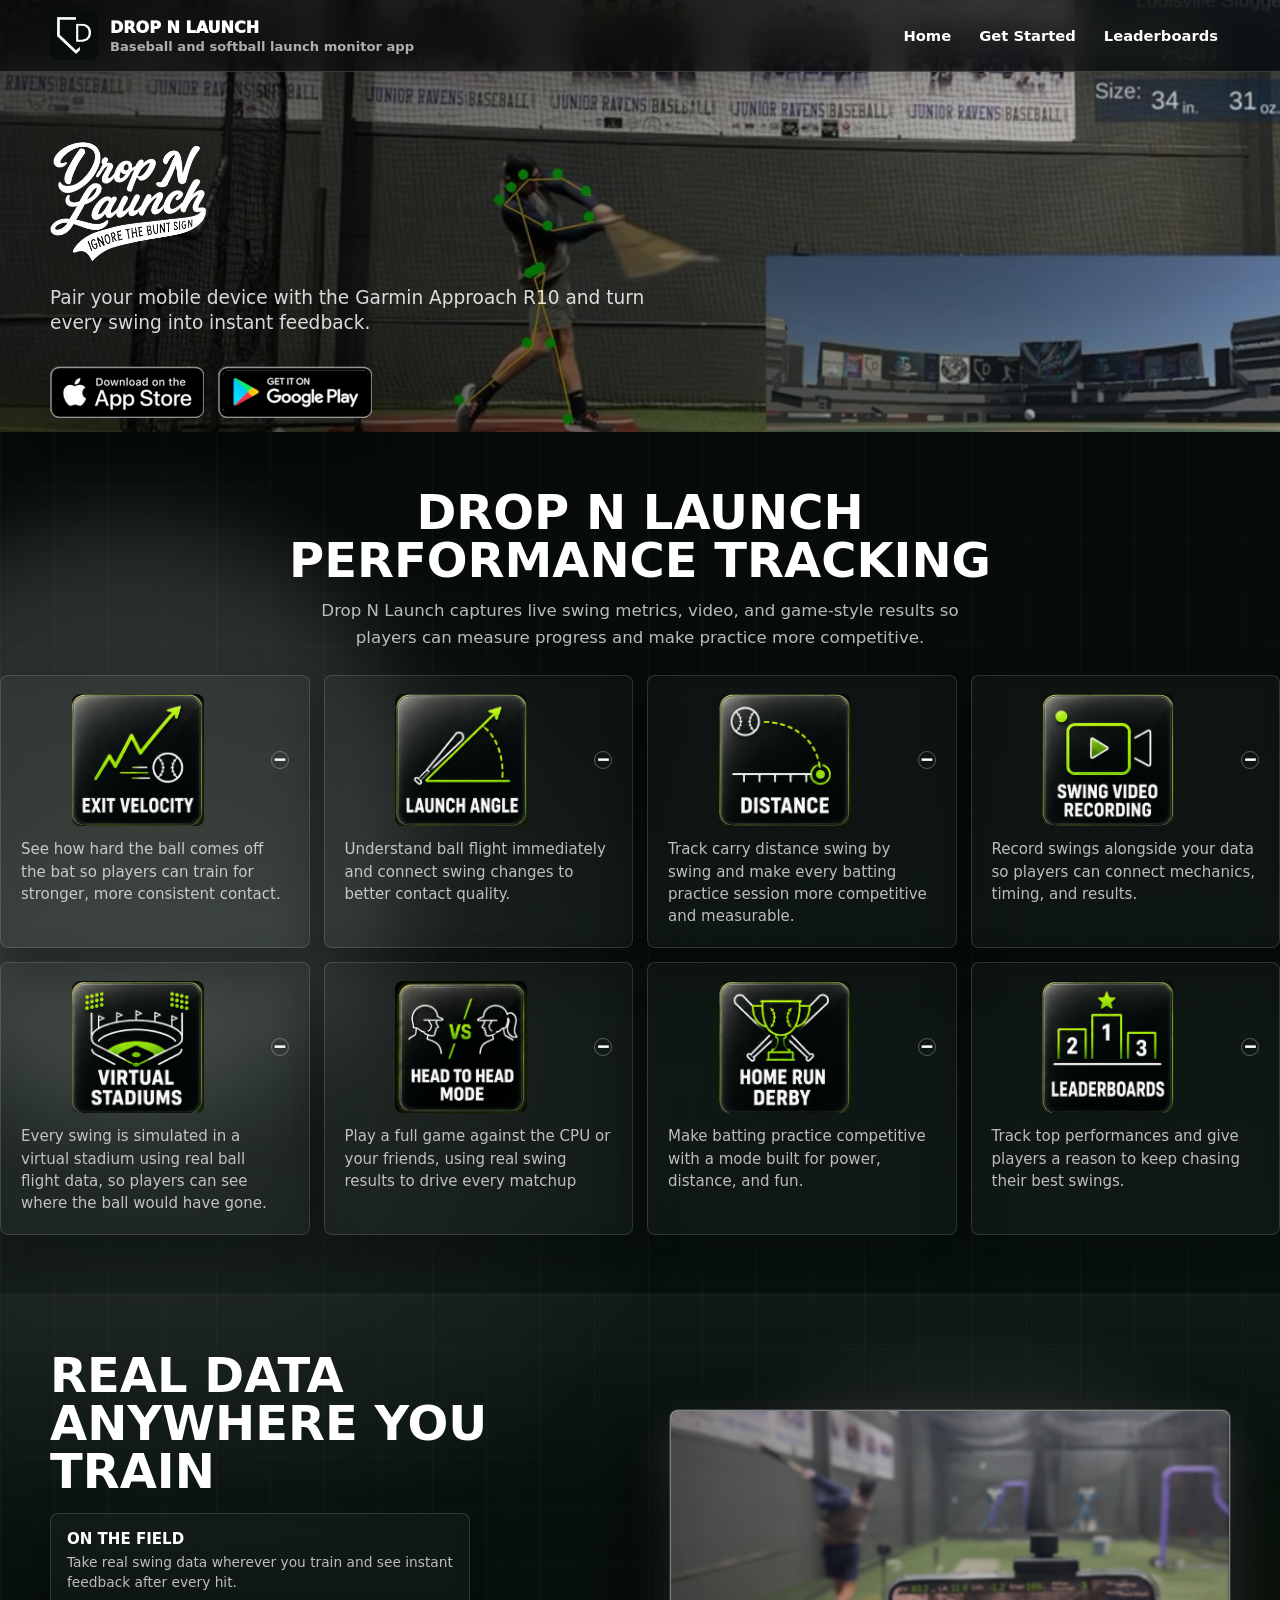
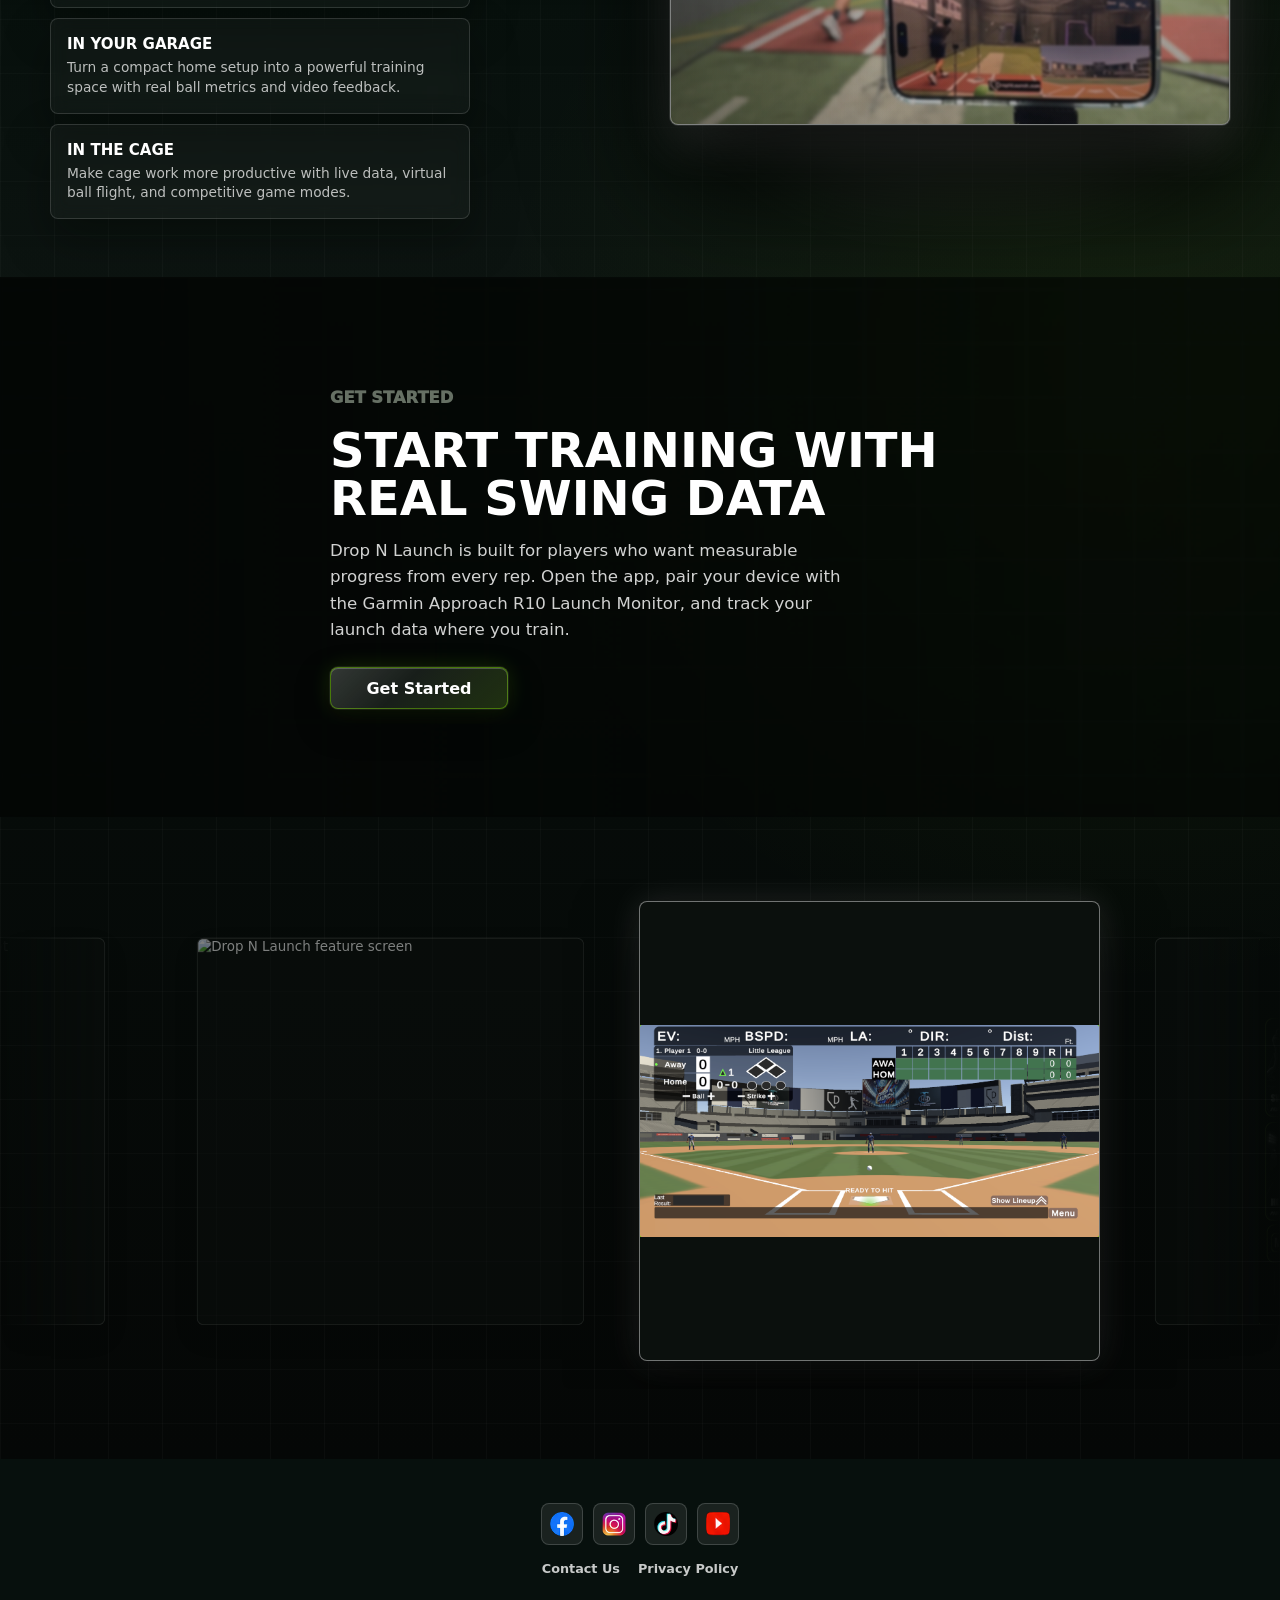
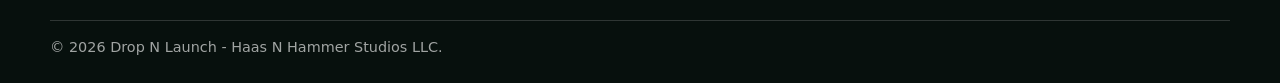
==== commit e2898cfd: "Bust stylesheet cache" ====
--- a/index.html
+++ b/index.html
@@ -9,7 +9,7 @@
       content="A fresh public website concept for Drop N Launch, the affordable baseball and softball launch monitor app for players, coaches, and families."
     >
     <link rel="icon" href="assets/dnl-homeplate-mark.png">
-    <link rel="stylesheet" href="styles.css">
+    <link rel="stylesheet" href="styles.css?v=003dba2">
   </head>
   <body>
     <header class="site-header" data-header>
--- a/styles.css
+++ b/styles.css
@@ -12,6 +12,10 @@
   --field: #2c8a55;
   --sky: #4f8bb5;
   --shadow: 0 22px 60px rgba(7, 16, 13, 0.13);
+  --home-section-title: 3rem;
+  --home-section-title-mobile: 1.72rem;
+  --home-section-copy: 1.04rem;
+  --home-section-copy-mobile: 0.94rem;
 }
 
 * {
@@ -26,10 +30,24 @@
 body {
   margin: 0;
   color: var(--ink);
-  background: var(--paper);
+  background:
+    radial-gradient(circle at 16% 24%, rgba(255, 255, 255, 0.08), transparent 30%),
+    radial-gradient(circle at 82% 52%, rgba(118, 206, 0, 0.08), transparent 28%),
+    linear-gradient(180deg, #050706 0%, #07100d 46%, #050706 100%);
   font-family: Inter, ui-sans-serif, system-ui, -apple-system, BlinkMacSystemFont, "Segoe UI", sans-serif;
   letter-spacing: 0;
   overflow-x: clip;
+}
+
+main {
+  position: relative;
+  background:
+    linear-gradient(90deg, rgba(255, 255, 255, 0.025) 1px, transparent 1px),
+    linear-gradient(0deg, rgba(255, 255, 255, 0.018) 1px, transparent 1px),
+    radial-gradient(circle at 12% 34%, rgba(255, 255, 255, 0.1), transparent 24%),
+    radial-gradient(circle at 88% 64%, rgba(118, 206, 0, 0.07), transparent 28%),
+    linear-gradient(180deg, #050706 0%, #08120e 44%, #050706 100%);
+  background-size: 54px 54px, 54px 54px, auto, auto, auto;
 }
 
 img {
@@ -428,7 +446,7 @@
 }
 
 .performance-section {
-  background: #050706;
+  background: transparent;
   padding-top: 56px;
   padding-bottom: 58px;
   position: relative;
@@ -457,7 +475,7 @@
 .performance-heading h2 {
   margin: 0;
   color: var(--white);
-  font-size: 3.05rem;
+  font-size: var(--home-section-title);
   line-height: 1;
   text-transform: uppercase;
 }
@@ -470,7 +488,7 @@
   max-width: 680px;
   margin: 14px auto 0;
   color: rgba(255, 255, 255, 0.72);
-  font-size: 1.04rem;
+  font-size: var(--home-section-copy);
   line-height: 1.6;
 }
 
@@ -563,9 +581,7 @@
   width: 100%;
   max-width: none;
   padding: clamp(34px, 5vw, 58px) max(18px, calc((100vw - 1180px) / 2));
-  background:
-    radial-gradient(circle at 78% 50%, rgba(255, 255, 255, 0.14), transparent 34%),
-    linear-gradient(115deg, #050706 0%, #07100d 48%, #0c1510 100%);
+  background: transparent;
   color: var(--ink);
   overflow: hidden;
 }
@@ -575,12 +591,8 @@
   position: absolute;
   inset: 0;
   pointer-events: none;
-  background:
-    linear-gradient(90deg, rgba(255, 255, 255, 0.04) 1px, transparent 1px),
-    linear-gradient(0deg, rgba(255, 255, 255, 0.03) 1px, transparent 1px);
-  background-size: 44px 44px;
-  mask-image: linear-gradient(90deg, rgba(0, 0, 0, 0.55), transparent 72%);
-  opacity: 0.4;
+  background: linear-gradient(180deg, rgba(255, 255, 255, 0.035), transparent 38%, rgba(255, 255, 255, 0.025));
+  opacity: 1;
 }
 
 .intro-section::after {
@@ -615,7 +627,7 @@
   padding: 76px 0;
   overflow: hidden;
   background:
-    linear-gradient(90deg, rgba(5, 7, 6, 0.88) 0%, rgba(5, 7, 6, 0.6) 44%, rgba(5, 7, 6, 0.32) 100%),
+    linear-gradient(90deg, rgba(5, 7, 6, 0.94) 0%, rgba(5, 7, 6, 0.7) 44%, rgba(5, 7, 6, 0.42) 100%),
     url("assets/get-started-garage.png") center / cover no-repeat;
   color: var(--white);
 }
@@ -639,7 +651,7 @@
 .get-started-section h2 {
   margin: 0;
   color: var(--white);
-  font-size: 3rem;
+  font-size: var(--home-section-title);
   line-height: 1;
   text-transform: uppercase;
 }
@@ -648,7 +660,7 @@
   max-width: 540px;
   margin: 16px 0 24px;
   color: rgba(255, 255, 255, 0.82);
-  font-size: 1.04rem;
+  font-size: var(--home-section-copy);
   line-height: 1.58;
 }
 
@@ -921,8 +933,7 @@
 
 .app-gallery-section {
   padding: 62px 0 70px;
-  background:
-    linear-gradient(180deg, #050706 0%, #07100d 100%);
+  background: transparent;
   color: var(--white);
   overflow: hidden;
 }
@@ -1019,8 +1030,8 @@
 .feature-lab-copy h2 {
   margin: 0;
   color: var(--white);
-  font-size: 2.72rem;
-  line-height: 1.05;
+  font-size: var(--home-section-title);
+  line-height: 1;
   text-transform: uppercase;
 }
 
@@ -1863,15 +1874,23 @@
   }
 
   .hero {
-    min-height: clamp(310px, 42svh, 400px);
-    padding: 0;
+    position: relative;
+    min-height: 0;
+    display: block;
+    padding: calc(72px + ((100vw * 555) / 1200)) 0 0;
     background-color: #050706;
-    background-position: center, center, center 72px;
-    background-size: cover, cover, 100% auto;
+    background-image:
+      linear-gradient(180deg, rgba(2, 5, 4, 0.2), rgba(2, 5, 4, 0)),
+      url("assets/cage-setup.jpeg");
+    background-position: top center, center 72px;
+    background-repeat: no-repeat;
+    background-size: 100% calc(72px + ((100vw * 555) / 1200)), 100% auto;
+    overflow: hidden;
   }
 
   .hero-inner {
-    padding: 68px 0 14px;
+    min-height: 0;
+    padding: 0 0 20px;
   }
 
   .hero-inner,
@@ -1882,13 +1901,22 @@
     margin: 0 auto;
   }
 
+  .hero-shell {
+    min-height: 0;
+    position: static;
+  }
+
   .hero h1 {
     font-size: 2.62rem;
   }
 
   .hero-copy {
+    width: 100%;
     font-size: 1.02rem;
     max-width: 360px;
+    margin: 0;
+    padding: 6px 0 0;
+    color: rgba(255, 255, 255, 0.86);
   }
 
   .hero-actions,
@@ -1903,8 +1931,10 @@
   }
 
   .hero-store-links {
+    width: 100%;
     display: grid;
     grid-template-columns: repeat(2, minmax(0, 1fr));
+    margin-top: 6px;
   }
 
   .hero-store-links img {
@@ -1912,7 +1942,18 @@
   }
 
   .hero-title-logo img {
-    width: min(132px, 100%);
+    width: 100%;
+  }
+
+  .hero-title-logo {
+    position: absolute;
+    z-index: 1;
+    top: 78px;
+    left: 10px;
+    width: clamp(96px, 30vw, 132px);
+    margin: 0;
+    font-size: 0;
+    line-height: 1;
   }
 
   .hero-facts {
@@ -1961,8 +2002,14 @@
   .download-inner h2,
   .training-inner h2,
   .performance-heading h2 {
-    font-size: 1.72rem;
+    font-size: var(--home-section-title-mobile);
     line-height: 1.06;
+  }
+
+  .performance-heading p:last-child,
+  .get-started-section p:not(.section-kicker) {
+    font-size: var(--home-section-copy-mobile);
+    line-height: 1.5;
   }
 
   .performance-heading {
@@ -2055,7 +2102,7 @@
   }
 
   .feature-lab-copy h2 {
-    font-size: 1.46rem;
+    font-size: var(--home-section-title-mobile);
     line-height: 1.06;
   }
 
@@ -2075,7 +2122,8 @@
   }
 
   .get-started-section h2 {
-    font-size: 2.15rem;
+    font-size: var(--home-section-title-mobile);
+    line-height: 1.06;
   }
 
   .get-started-section p:not(.section-kicker) {
@@ -2285,10 +2333,6 @@
     font-size: 2.38rem;
   }
 
-  .hero-title-logo img {
-    width: min(124px, 100%);
-  }
-
   .hero-copy,
   .hero-actions,
   .hero-store-links,
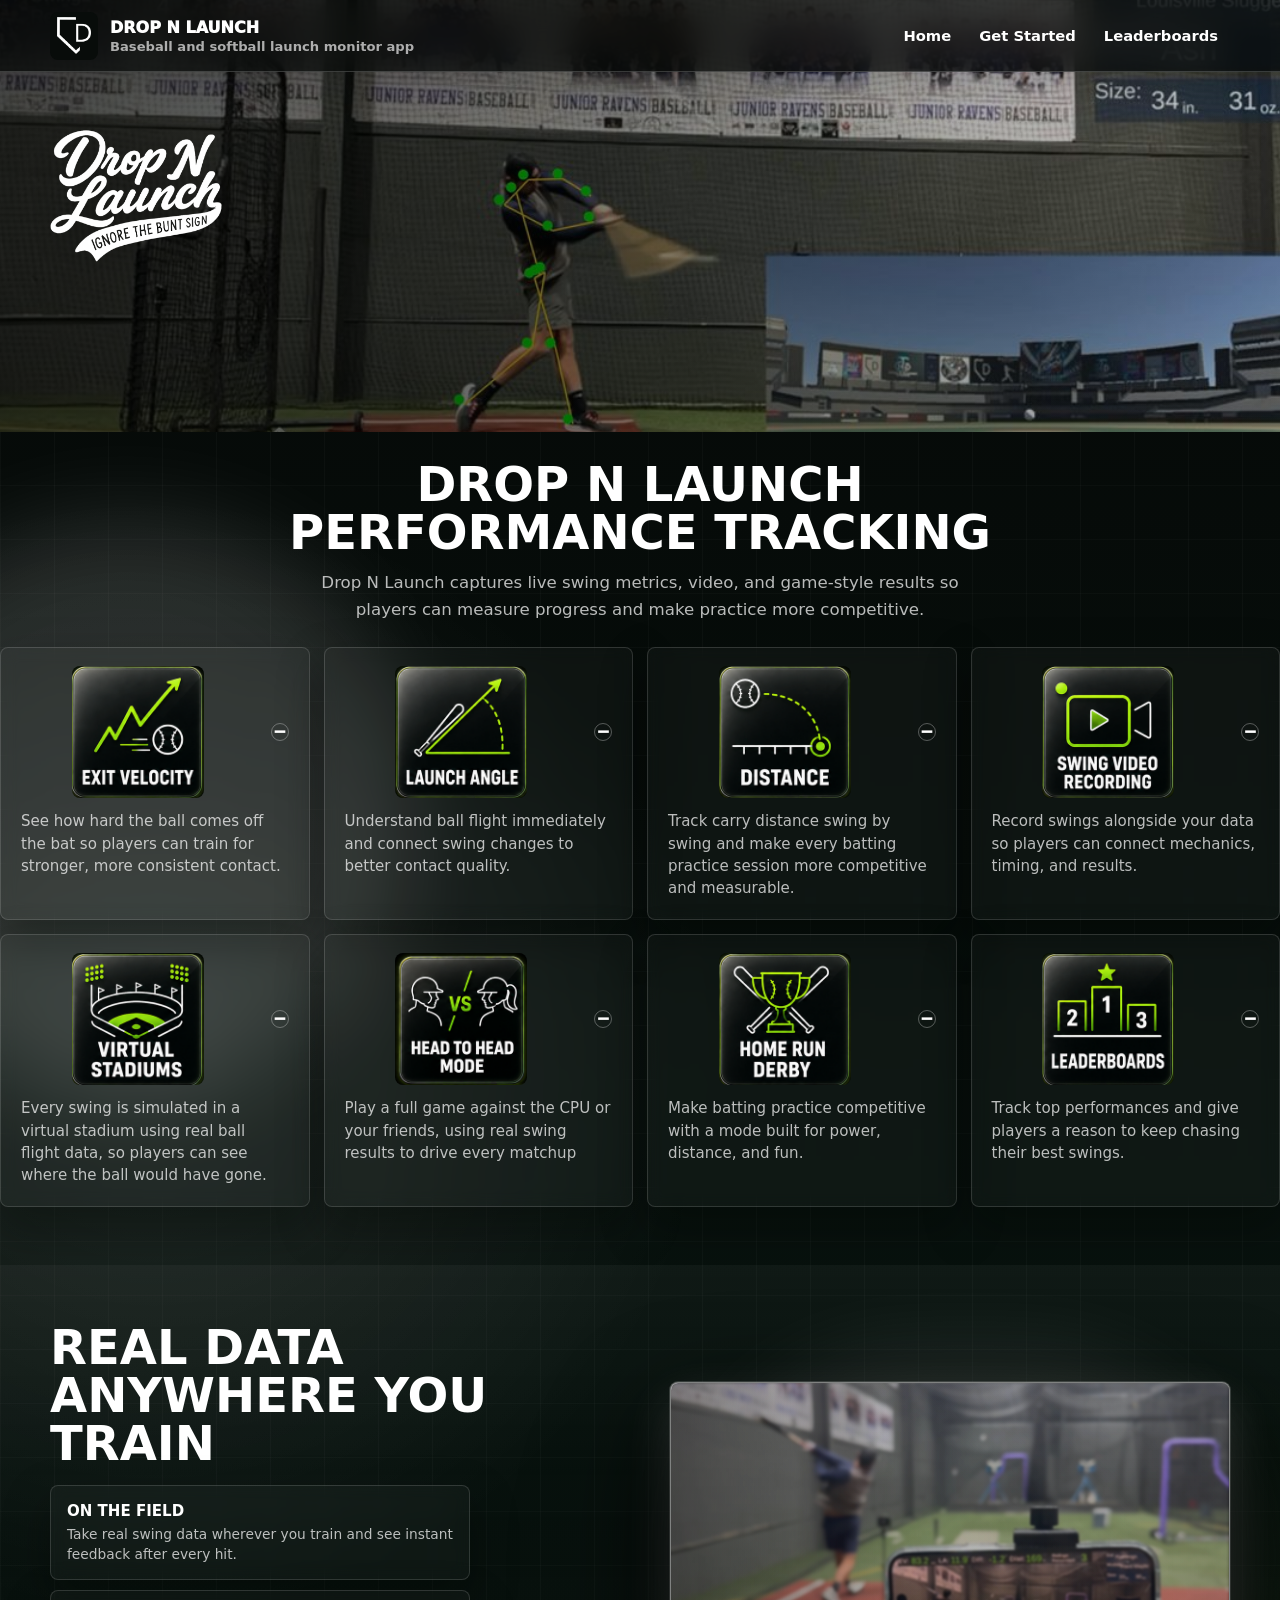
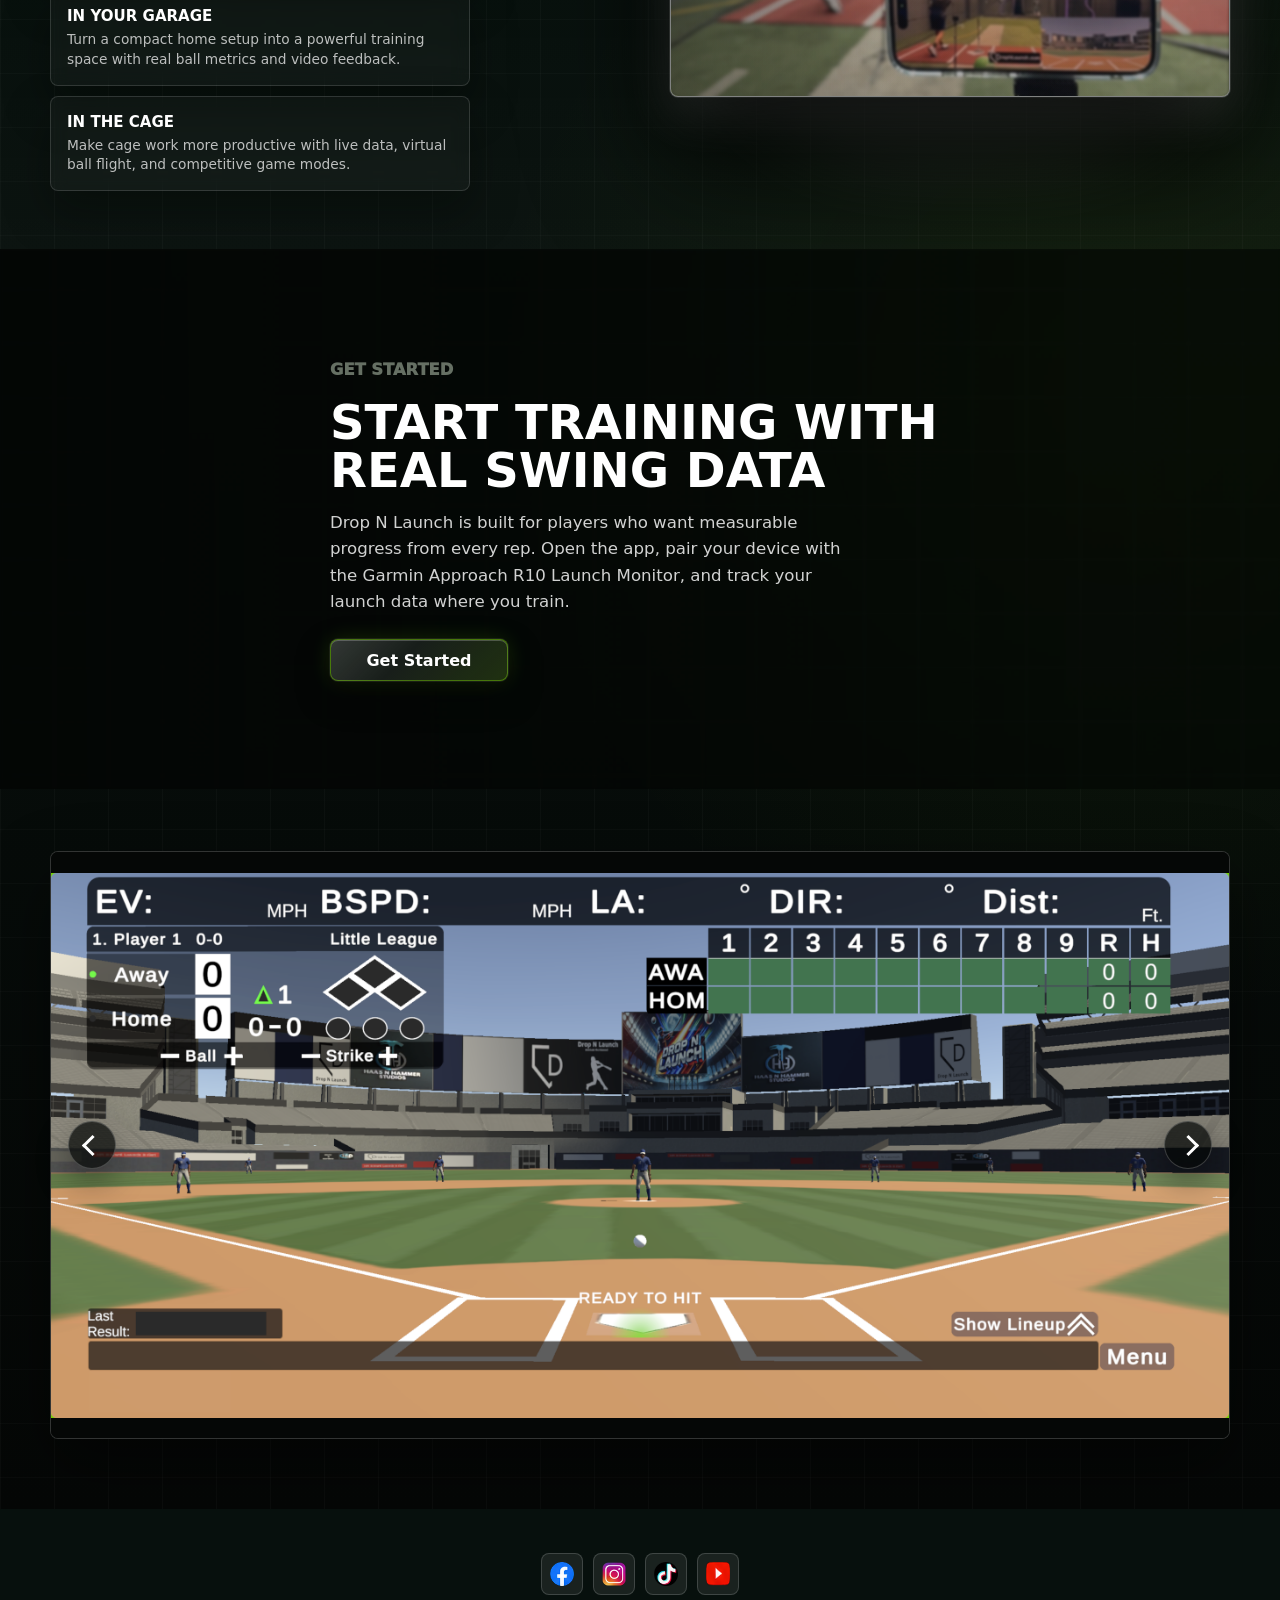
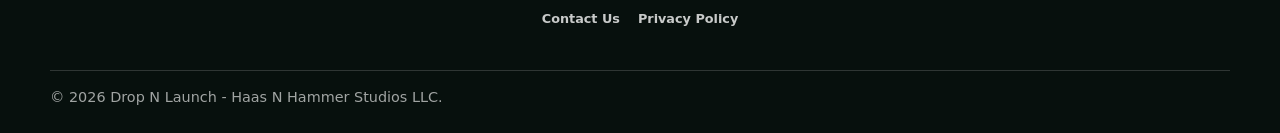
==== commit 3c7e889a: "Refresh homepage hero and gallery" ====
--- a/index.html
+++ b/index.html
@@ -9,7 +9,7 @@
       content="A fresh public website concept for Drop N Launch, the affordable baseball and softball launch monitor app for players, coaches, and families."
     >
     <link rel="icon" href="assets/dnl-homeplate-mark.png">
-    <link rel="stylesheet" href="styles.css?v=003dba2">
+    <link rel="stylesheet" href="styles.css?v=site-refresh-20260605">
   </head>
   <body>
     <header class="site-header" data-header>
@@ -43,17 +43,6 @@
             <h1 id="hero-title" class="hero-title-logo">
               <img src="assets/dropnlaunch-script.png" alt="Drop N Launch">
             </h1>
-            <p class="hero-copy">
-              Pair your mobile device with the Garmin Approach R10 and turn every swing into instant feedback.
-            </p>
-            <div class="hero-store-links store-links" aria-label="Download actions">
-              <a href="https://apps.apple.com/us/app/drop-n-launch/id6740823976" target="_blank" rel="noreferrer">
-                <img src="assets/app-store.png" alt="Download on the App Store">
-              </a>
-              <a href="https://play.google.com/store/apps/details?id=com.haasnhammerstudios.dropnlaunch&amp;pcampaignid=web_share" target="_blank" rel="noreferrer">
-                <img src="assets/google-play.png" alt="Get it on Google Play">
-              </a>
-            </div>
           </div>
         </div>
       </section>
@@ -162,27 +151,25 @@
       </section>
 
       <section class="section app-gallery-section">
-        <div class="app-gallery-rail" aria-label="Drop N Launch app screenshots">
+        <div class="app-gallery-carousel" aria-label="Drop N Launch app screenshots">
+          <button class="app-gallery-arrow app-gallery-arrow-prev" type="button" aria-label="Previous gallery image"></button>
+          <div class="app-gallery-viewport">
           <div class="app-gallery-track">
-            <img src="assets/app-scroll-1.png" alt="Drop N Launch virtual stadium ready to hit screen">
-            <img src="assets/app-scroll-2.png" alt="Drop N Launch app dashboard with training modes">
-            <img src="assets/app-scroll-3.png" alt="Drop N Launch virtual stadium play in progress screen">
-            <img src="assets/app-scroll-cage-player.png" alt="Player training with Drop N Launch in a batting cage">
-            <img src="https://img1.wsimg.com/isteam/ip/8b687f9f-a3d1-4805-a3a6-2bf298a00fe0/IMG_84E4DB8DD3DB-1.jpeg/:/cr=t:0%25,l:0%25,w:100%25,h:100%25/rs=w:1280,h:590" alt="Drop N Launch training setup screenshot">
-            <img src="https://img1.wsimg.com/isteam/ip/8b687f9f-a3d1-4805-a3a6-2bf298a00fe0/blob-1c0027f.png/:/cr=t:0%25,l:0%25,w:100%25,h:100%25/rs=w:1280,h:573" alt="Drop N Launch feature screen">
-            <img src="assets/app-scroll-1.png" alt="" aria-hidden="true">
-            <img src="assets/app-scroll-2.png" alt="" aria-hidden="true">
-            <img src="assets/app-scroll-3.png" alt="" aria-hidden="true">
-            <img src="assets/app-scroll-cage-player.png" alt="" aria-hidden="true">
-            <img src="https://img1.wsimg.com/isteam/ip/8b687f9f-a3d1-4805-a3a6-2bf298a00fe0/IMG_84E4DB8DD3DB-1.jpeg/:/cr=t:0%25,l:0%25,w:100%25,h:100%25/rs=w:1280,h:590" alt="" aria-hidden="true">
-            <img src="https://img1.wsimg.com/isteam/ip/8b687f9f-a3d1-4805-a3a6-2bf298a00fe0/blob-1c0027f.png/:/cr=t:0%25,l:0%25,w:100%25,h:100%25/rs=w:1280,h:573" alt="" aria-hidden="true">
-            <img src="assets/app-scroll-1.png" alt="" aria-hidden="true">
-            <img src="assets/app-scroll-2.png" alt="" aria-hidden="true">
-            <img src="assets/app-scroll-3.png" alt="" aria-hidden="true">
-            <img src="assets/app-scroll-cage-player.png" alt="" aria-hidden="true">
-            <img src="https://img1.wsimg.com/isteam/ip/8b687f9f-a3d1-4805-a3a6-2bf298a00fe0/IMG_84E4DB8DD3DB-1.jpeg/:/cr=t:0%25,l:0%25,w:100%25,h:100%25/rs=w:1280,h:590" alt="" aria-hidden="true">
-            <img src="https://img1.wsimg.com/isteam/ip/8b687f9f-a3d1-4805-a3a6-2bf298a00fe0/blob-1c0027f.png/:/cr=t:0%25,l:0%25,w:100%25,h:100%25/rs=w:1280,h:573" alt="" aria-hidden="true">
-          </div>
+            <figure class="app-gallery-slide is-active" data-caption="Drop N Launch virtual stadium ready to hit screen">
+              <img src="assets/app-scroll-1.png" alt="Drop N Launch virtual stadium ready to hit screen">
+            </figure>
+            <figure class="app-gallery-slide" data-caption="Drop N Launch app dashboard with training modes">
+              <img src="assets/app-scroll-2.png" alt="Drop N Launch app dashboard with training modes">
+            </figure>
+            <figure class="app-gallery-slide" data-caption="Drop N Launch virtual stadium play in progress screen">
+              <img src="assets/app-scroll-3.png" alt="Drop N Launch virtual stadium play in progress screen">
+            </figure>
+            <figure class="app-gallery-slide" data-caption="Drop N Launch feature screen">
+              <img src="https://img1.wsimg.com/isteam/ip/8b687f9f-a3d1-4805-a3a6-2bf298a00fe0/blob-1c0027f.png/:/cr=t:0%25,l:0%25,w:100%25,h:100%25/rs=w:1280,h:573" alt="Drop N Launch feature screen">
+            </figure>
+          </div>
+          </div>
+          <button class="app-gallery-arrow app-gallery-arrow-next" type="button" aria-label="Next gallery image"></button>
         </div>
       </section>
 
@@ -214,6 +201,6 @@
       </div>
     </footer>
 
-    <script src="script.js"></script>
+    <script src="script.js?v=site-refresh-20260605"></script>
   </body>
 </html>
--- a/styles.css
+++ b/styles.css
@@ -225,6 +225,7 @@
 }
 
 .hero {
+  position: relative;
   min-height: clamp(390px, 48svh, 560px);
   display: flex;
   align-items: flex-end;
@@ -237,6 +238,7 @@
   background-repeat: no-repeat;
   background-size: cover, cover, 112% auto;
   color: var(--white);
+  overflow: hidden;
 }
 
 .hero-shell,
@@ -292,12 +294,19 @@
 }
 
 .hero-title-logo {
+  position: absolute;
+  z-index: 1;
+  top: 88px;
+  left: max(16px, calc((100% - 1180px) / 2));
+  width: clamp(138px, 14vw, 176px);
+  margin: 0;
+  font-size: 0;
   line-height: 1;
 }
 
 .hero-title-logo img {
   display: block;
-  width: min(160px, 100%);
+  width: 100%;
   height: auto;
   filter: drop-shadow(0 12px 28px rgba(0, 0, 0, 0.44));
 }
@@ -447,7 +456,7 @@
 
 .performance-section {
   background: transparent;
-  padding-top: 56px;
+  padding-top: 28px;
   padding-bottom: 58px;
   position: relative;
   overflow: hidden;
@@ -959,58 +968,108 @@
   line-height: 1.55;
 }
 
-.app-gallery-rail {
+.app-gallery-carousel {
   position: relative;
+  width: min(1180px, calc(100% - 32px));
+  margin: 0 auto;
+}
+
+.app-gallery-viewport {
+  height: clamp(430px, 46vw, 600px);
+  overflow: hidden;
+  border-radius: 8px;
+  border: 1px solid rgba(255, 255, 255, 0.18);
+  background: #050706;
+  box-shadow: 0 28px 70px rgba(0, 0, 0, 0.48);
+}
+
+.app-gallery-track {
+  height: 100%;
+  display: flex;
+  align-items: stretch;
+  gap: 5px;
+  transition: transform 520ms ease;
+  will-change: transform;
+}
+
+.app-gallery-slide {
+  min-width: 100%;
+  height: 100%;
+  margin: 0;
+  opacity: 0.32;
+  transition: opacity 360ms ease;
+  overflow: hidden;
+}
+
+.app-gallery-slide.is-active {
+  opacity: 1;
+}
+
+.app-gallery-slide img {
   width: 100%;
-  overflow-x: auto;
-  overflow-y: hidden;
-  scroll-snap-type: x proximity;
-  scroll-padding-inline: 50vw;
-  -webkit-overflow-scrolling: touch;
-  mask-image: linear-gradient(90deg, transparent, #000 8%, #000 92%, transparent);
-  cursor: grab;
-  scrollbar-width: none;
-}
-
-.app-gallery-rail.is-dragging {
-  cursor: grabbing;
-  scroll-snap-type: none;
-}
-
-.app-gallery-rail::-webkit-scrollbar {
-  display: none;
-}
-
-.app-gallery-track {
-  display: flex;
-  width: max-content;
-  gap: 18px;
-  padding: 22px 50vw 28px;
-}
-
-.app-gallery-track img {
-  width: clamp(300px, 36vw, 580px);
-  height: clamp(280px, 36vw, 560px);
-  flex: 0 0 auto;
+  height: 100%;
   object-fit: contain;
-  scroll-snap-align: center;
-  border-radius: 8px;
-  border: 1px solid rgba(255, 255, 255, 0.18);
-  background: #0b100d;
-  box-shadow: 0 14px 30px rgba(0, 0, 0, 0.32);
-  opacity: 0.48;
-  transform: scale(0.84);
-  transition: transform 320ms ease, opacity 320ms ease, box-shadow 320ms ease, border-color 320ms ease;
+  background: #050706;
   user-select: none;
   -webkit-user-drag: none;
 }
 
-.app-gallery-track img.is-active {
+.app-gallery-caption {
+  width: min(1180px, calc(100% - 32px));
+  margin: 14px auto 0;
+  color: rgba(255, 255, 255, 0.76);
+  font-size: 0.96rem;
+  line-height: 1.4;
+  text-align: center;
+}
+
+.app-gallery-arrow {
+  position: absolute;
   z-index: 2;
-  border-color: rgba(255, 255, 255, 0.42);
-  box-shadow: 0 28px 64px rgba(0, 0, 0, 0.56), 0 0 34px rgba(255, 255, 255, 0.12);
-  opacity: 1;
-  transform: scale(1);
+  top: 50%;
+  width: 48px;
+  height: 48px;
+  display: grid;
+  place-items: center;
+  border-radius: 999px;
+  border: 1px solid rgba(255, 255, 255, 0.2);
+  background: rgba(5, 7, 6, 0.72);
+  color: var(--white);
+  box-shadow: 0 14px 32px rgba(0, 0, 0, 0.36);
+  transform: translateY(-50%);
+  cursor: pointer;
+}
+
+.app-gallery-arrow:hover,
+.app-gallery-arrow:focus-visible {
+  outline: none;
+  border-color: rgba(118, 206, 0, 0.7);
+  background: rgba(8, 16, 12, 0.92);
+}
+
+.app-gallery-arrow::before {
+  width: 12px;
+  height: 12px;
+  content: "";
+  display: block;
+  border-top: 3px solid currentColor;
+  border-right: 3px solid currentColor;
+}
+
+.app-gallery-arrow-prev {
+  left: 18px;
+}
+
+.app-gallery-arrow-prev::before {
+  transform: rotate(-135deg);
+}
+
+.app-gallery-arrow-next {
+  right: 18px;
+}
+
+.app-gallery-arrow-next::before {
+  transform: rotate(45deg);
 }
 
 @keyframes appGalleryScroll {
@@ -1875,21 +1934,21 @@
 
   .hero {
     position: relative;
-    min-height: 0;
+    min-height: clamp(270px, 70vw, 340px);
     display: block;
-    padding: calc(72px + ((100vw * 555) / 1200)) 0 0;
+    padding: 0;
     background-color: #050706;
     background-image:
-      linear-gradient(180deg, rgba(2, 5, 4, 0.2), rgba(2, 5, 4, 0)),
+      linear-gradient(180deg, rgba(2, 5, 4, 0.16), rgba(2, 5, 4, 0)),
       url("assets/cage-setup.jpeg");
-    background-position: top center, center 72px;
+    background-position: center, center;
     background-repeat: no-repeat;
-    background-size: 100% calc(72px + ((100vw * 555) / 1200)), 100% auto;
+    background-size: cover, cover;
     overflow: hidden;
   }
 
   .hero-inner {
-    min-height: 0;
+    min-height: clamp(270px, 70vw, 340px);
     padding: 0 0 20px;
   }
 
@@ -1946,14 +2005,9 @@
   }
 
   .hero-title-logo {
-    position: absolute;
-    z-index: 1;
-    top: 78px;
-    left: 10px;
-    width: clamp(96px, 30vw, 132px);
-    margin: 0;
-    font-size: 0;
-    line-height: 1;
+    top: 76px;
+    left: 12px;
+    width: clamp(74px, 22vw, 96px);
   }
 
   .hero-facts {
@@ -2023,7 +2077,7 @@
   }
 
   .performance-section {
-    padding-top: 44px;
+    padding-top: 18px;
     padding-bottom: 44px;
   }
 
@@ -2205,15 +2259,30 @@
     font-size: 0.92rem;
   }
 
+  .app-gallery-carousel,
+  .app-gallery-caption {
+    width: calc(100vw - 28px);
+  }
+
+  .app-gallery-viewport {
+    height: 340px;
+  }
+
   .app-gallery-track {
-    gap: 12px;
-    padding: 18px 50vw 24px;
-  }
-
-  .app-gallery-track img {
-    width: 300px;
-    height: 350px;
-    transform: scale(0.88);
+    gap: 4px;
+  }
+
+  .app-gallery-arrow {
+    width: 40px;
+    height: 40px;
+  }
+
+  .app-gallery-arrow-prev {
+    left: 10px;
+  }
+
+  .app-gallery-arrow-next {
+    right: 10px;
   }
 
   .feature-lab-visual {
